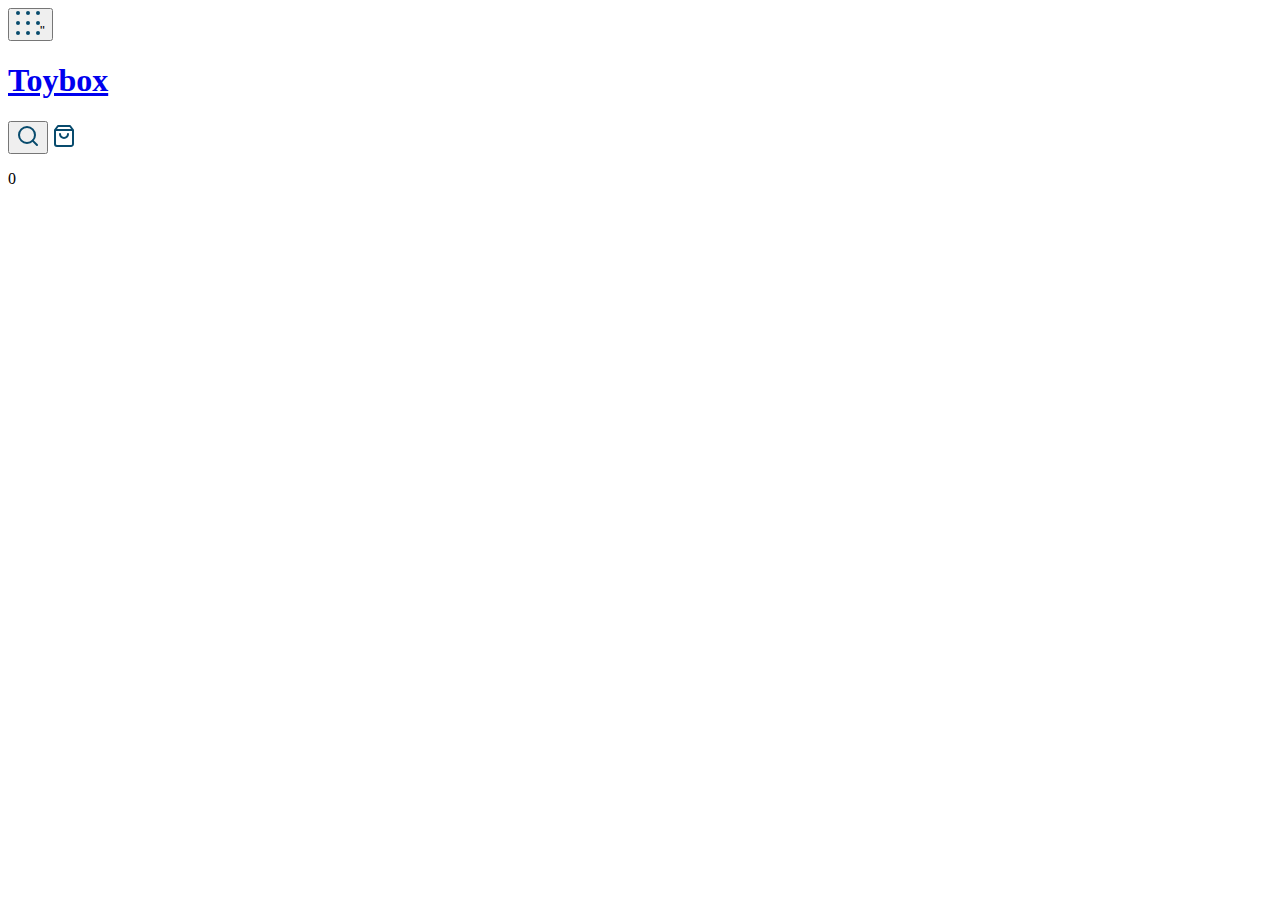
==== index.html @ 65ed29c7 "3rd commit - added our navigation bar" ====
<!DOCTYPE html>
<html lang="en">
<head>
	<meta charset="UTF-8">
	<meta http-equiv="X-UA-Compatible" content="IE=edge">
	<meta name="viewport" content="width=device-width, initial-scale=1.0">
	<title>STARTER - Toybox Homepage</title>
	<link rel="stylesheet" href="style.css">
</head>
<body>

	
	<!-- Our nav! -->
	<nav>
		<!-- A wrapper to contain our content -->
		<div class="wrapper">
			<!-- Navigation Menu Button -->
			<button class="menuIcon">
				<img src="./assets/menu-button.svg" alt="Button to open our navigation class="menuIcon>"
			</button>

			<!-- Home Button/Logo -->
			<a href="./index.html" class="logo"> <!-- to bring me home - REVER ISSAQUI!! -->
				<h1>Toybox</h1>
			</a>

			<!-- SXearch/Cart/Counter Area -->
			<div class="searchCart">
				<!-- Search -->
				<button class="menuIcon">
					<img src="./assets/search.svg" alt="Search Icon class=">
				</button>
				<!-- Bag/Cart -->
				<a href="#" class="bag">
					<img src="./assets/shop-bag.svg" alt="shopping bag icon" class="bagIcon">
				</a>

				<!-- Counter -->
				<div class="counter">
					<p>0</p>
				</div>
				<!-- .counter END -->
			</div><!-- .searchCart END -->
		</div><!-- .wrapper END -->

		<!-- WE STILL NEED TO ADD THE CONTENT FOR OUR SLIDE OUT NAV - aquele menuzinho que desce/abre pra baixo -->
	</nav>

	<!-- Our Header -->
</body>
</html>
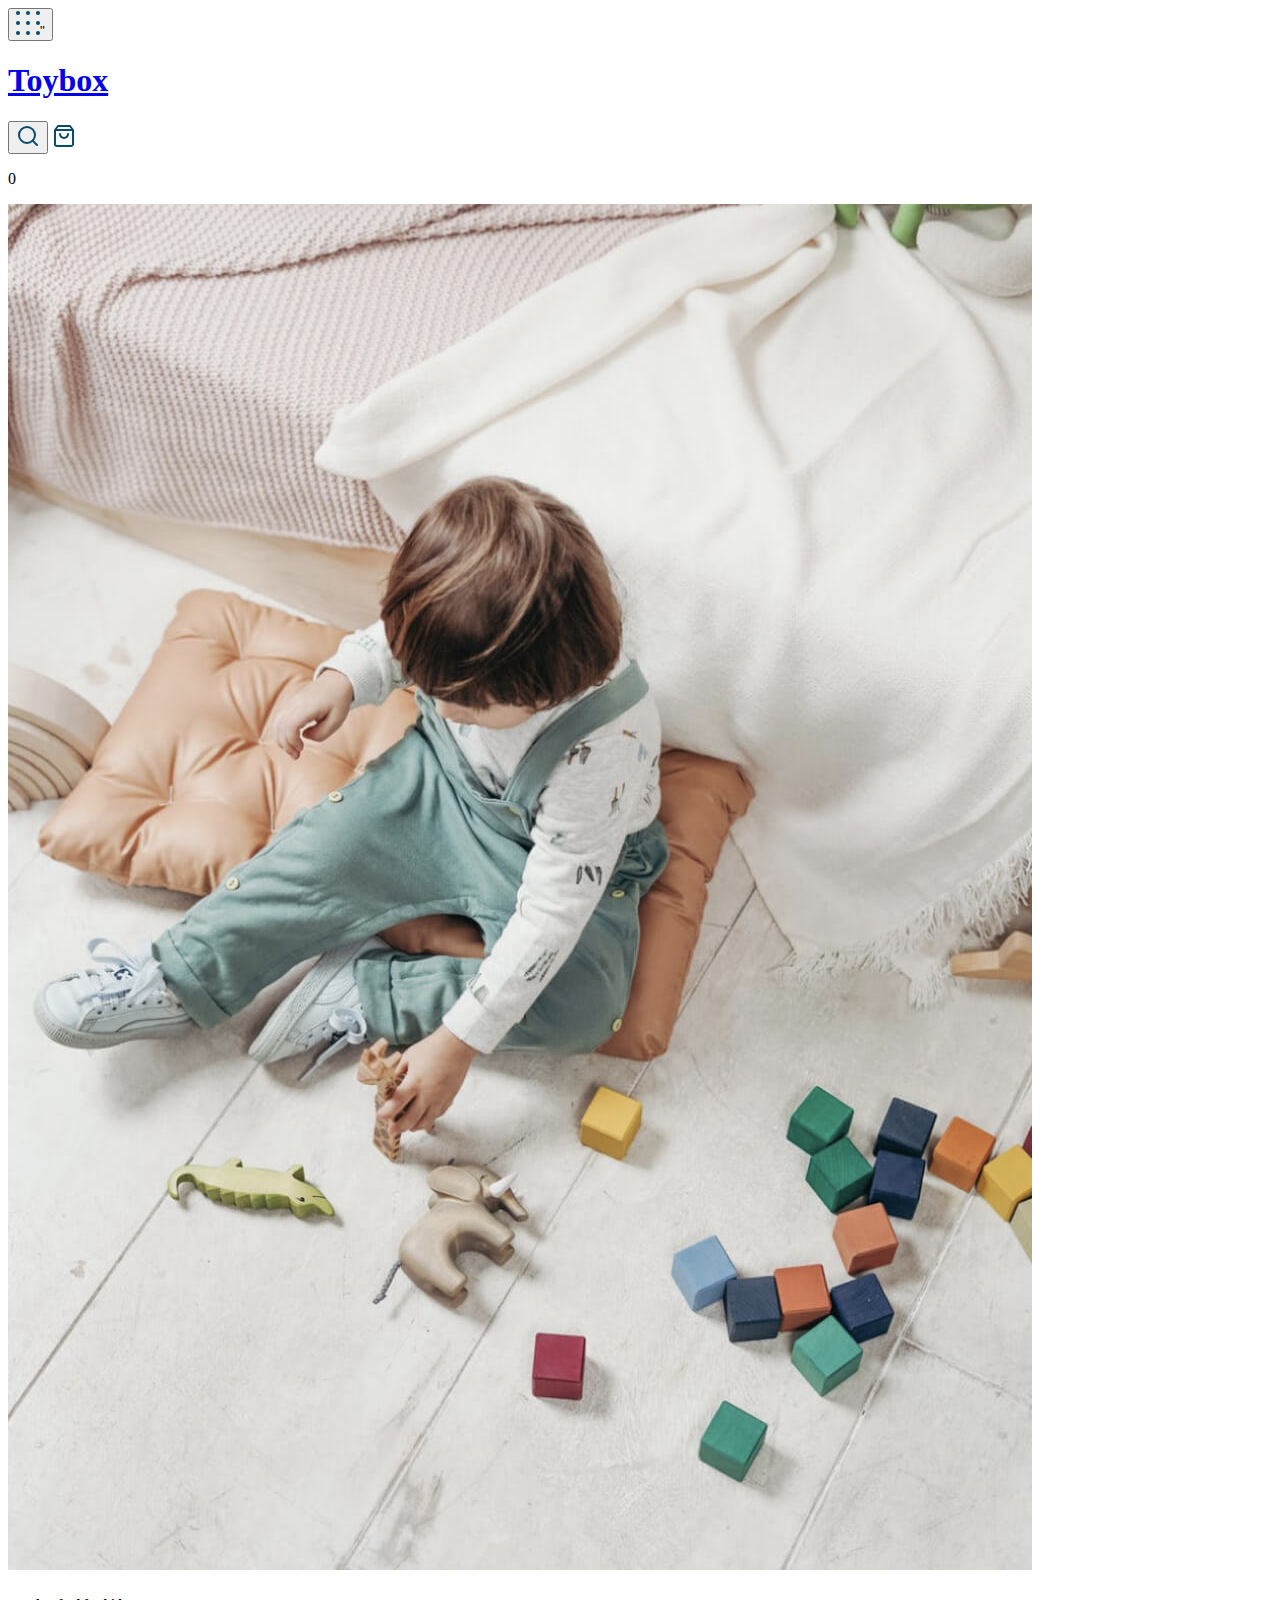
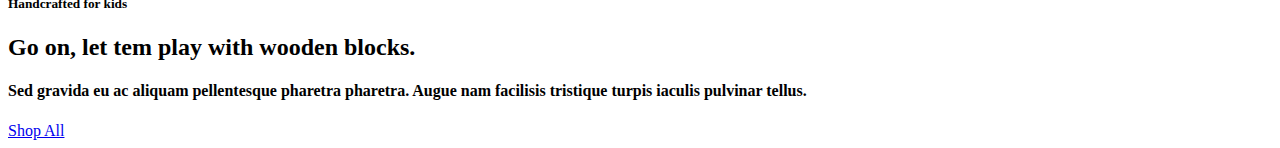
==== commit d6df0c5a: "added the header section" ====
--- a/index.html
+++ b/index.html
@@ -10,7 +10,7 @@
 <body>
 
 	
-	<!-- Our nav! -->
+	<!-- Our nav!!! -->
 	<nav>
 		<!-- A wrapper to contain our content -->
 		<div class="wrapper">
@@ -46,6 +46,19 @@
 		<!-- WE STILL NEED TO ADD THE CONTENT FOR OUR SLIDE OUT NAV - aquele menuzinho que desce/abre pra baixo -->
 	</nav>
 
-	<!-- Our Header -->
+	<!-- Our Header!!! -->
+
+		<header>
+			<div class="wrapper headerImgContainer">
+				<img src="./assets/header-image.jpg" alt="A toddler playiing with wooden blocks">
+			</div>
+			<div class="wrapper headerContent">
+				<h5>Handcrafted for kids</h5> <!-- used h5 because in the answer sheet Joe has-->
+				<h2>Go on, let tem play with wooden blocks.</h2>
+				<h4>Sed gravida eu ac aliquam pellentesque pharetra pharetra. Augue nam facilisis tristique turpis iaculis pulvinar tellus.</h4>
+				<a href="#">Shop All</a> <!-- it´s an anchor tag (and not a button) because it takes you somewhere, another page, the product page X a button does an action -->
+			</div>
+		</header>
+
 </body>
 </html>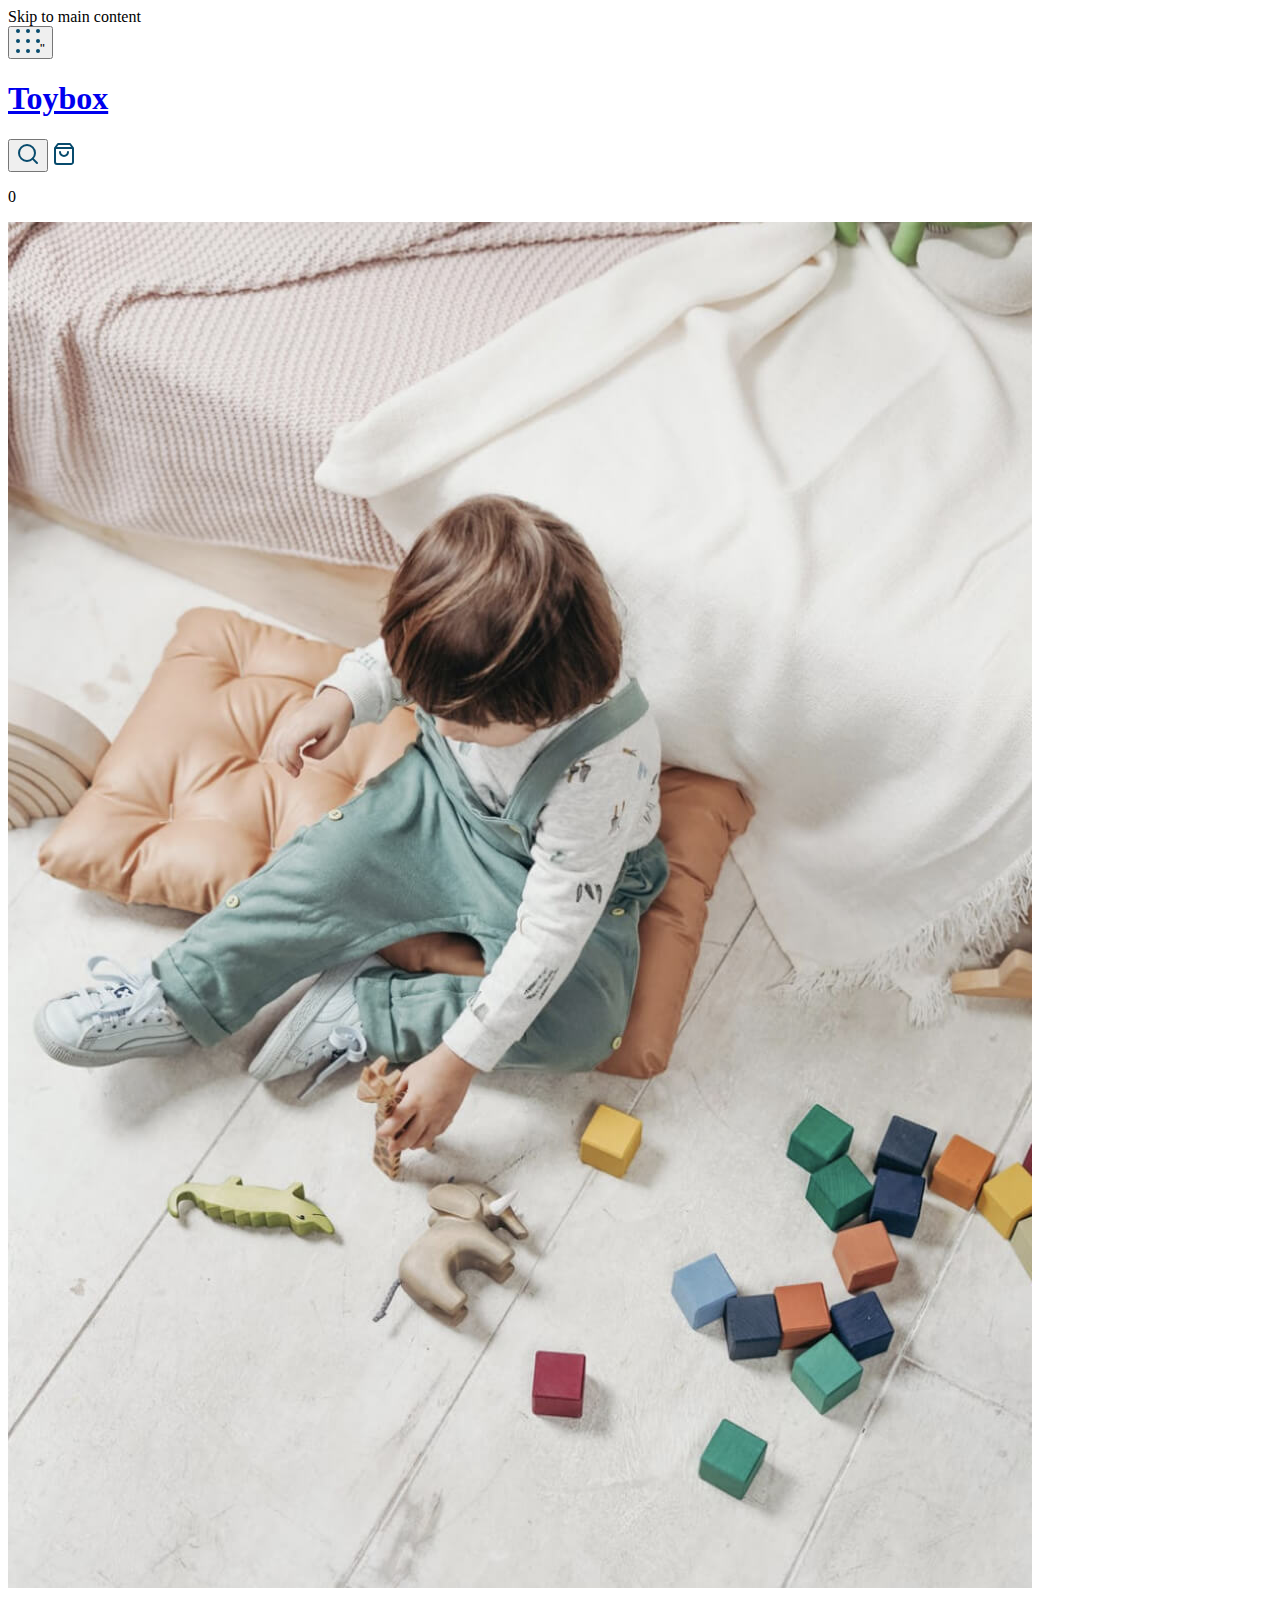
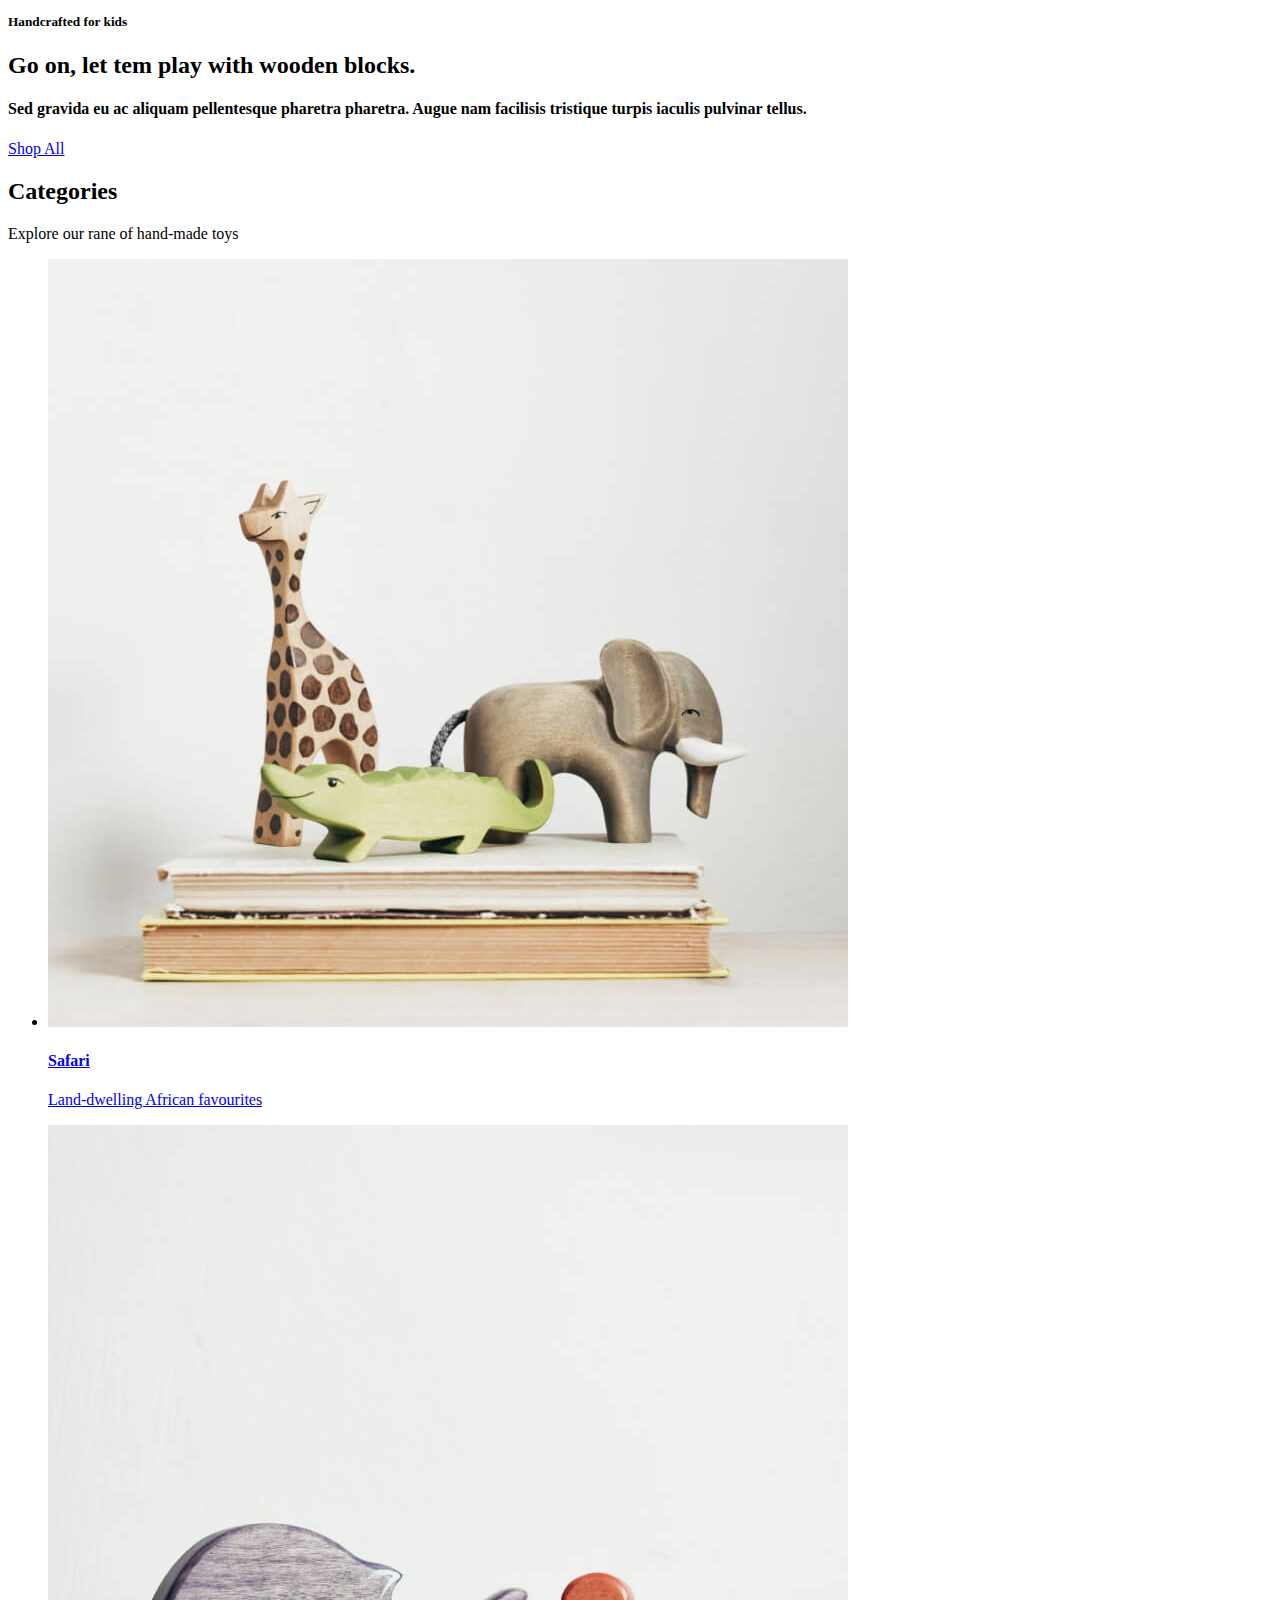
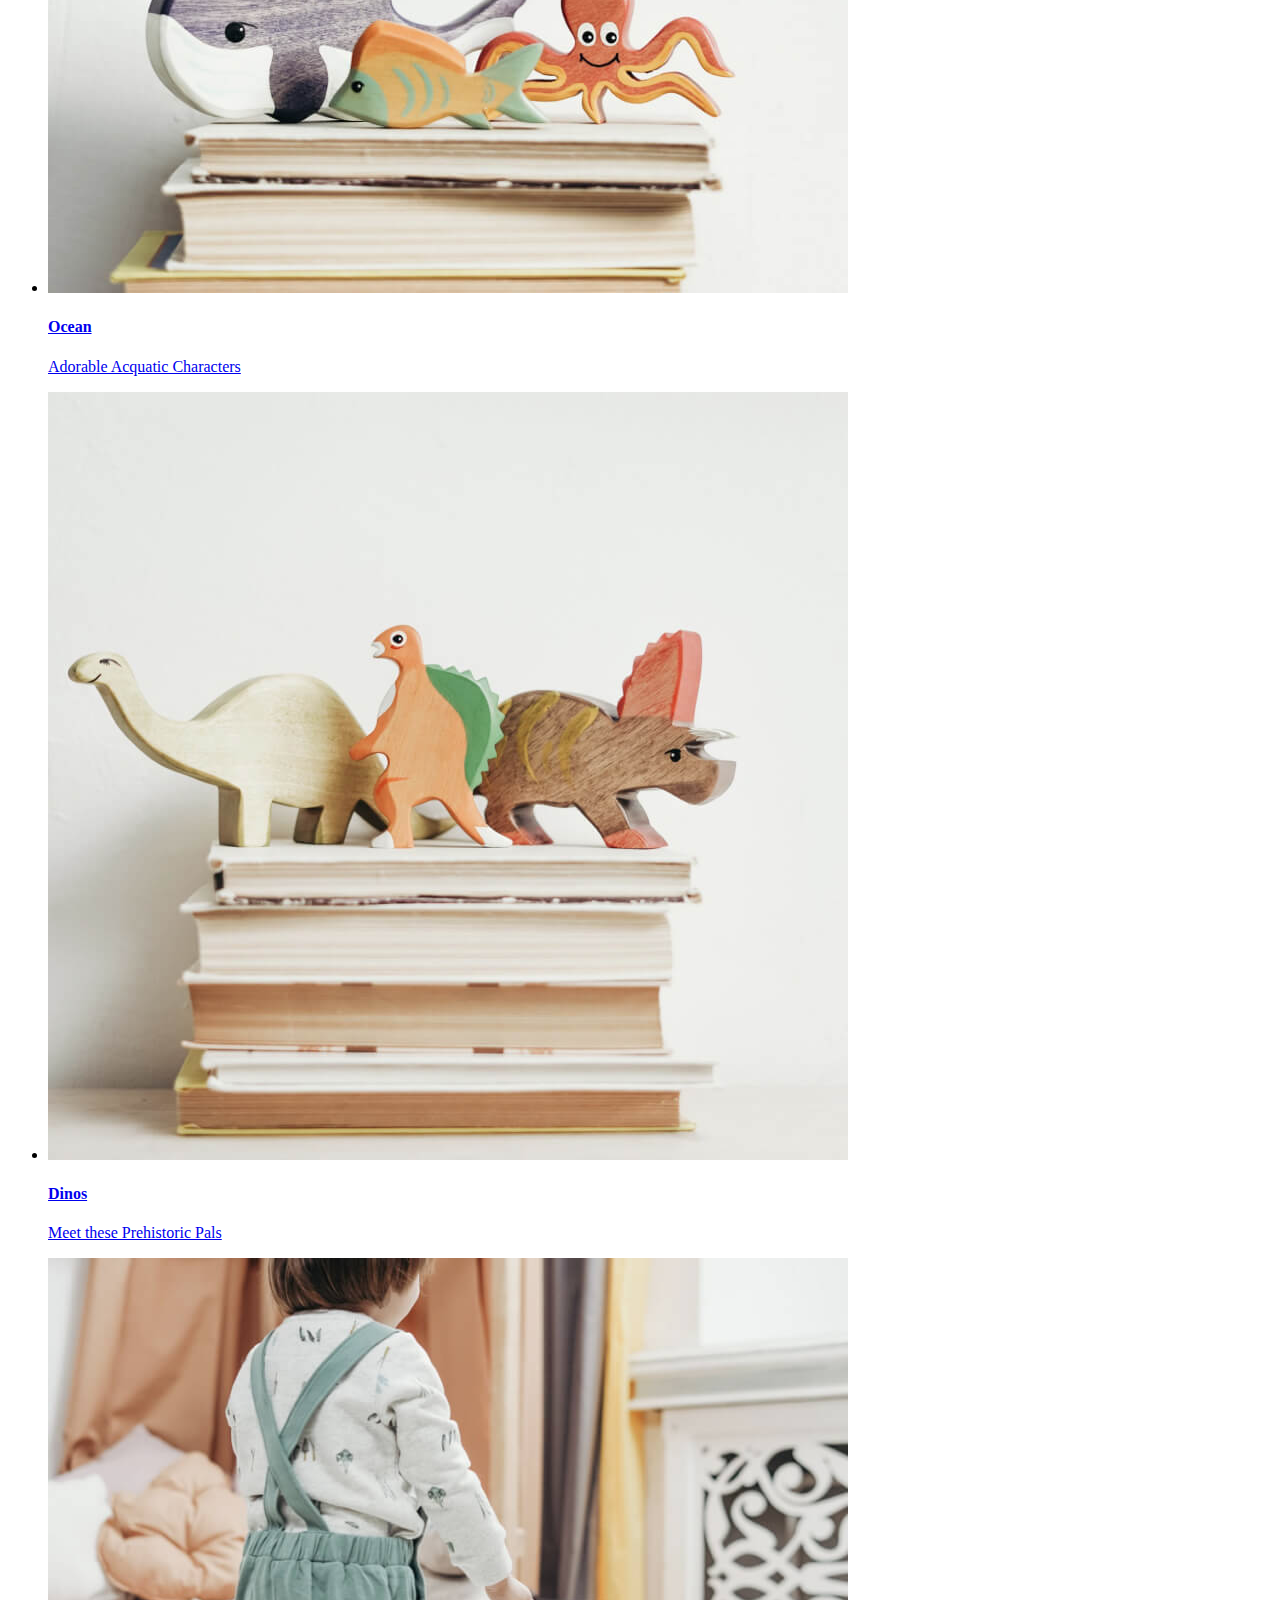
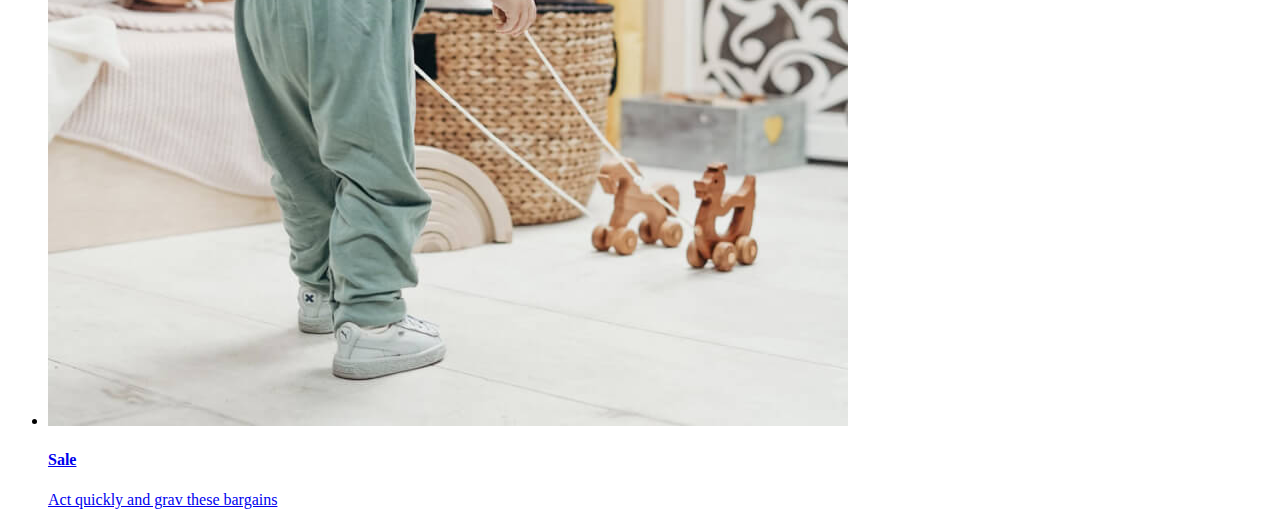
==== commit c4c33c9b: "added categories section" ====
--- a/index.html
+++ b/index.html
@@ -8,8 +8,9 @@
 	<link rel="stylesheet" href="style.css">
 </head>
 <body>
+	<!-- Our SkipLink - pra acessibilidade -->
+	<a hred="#mainContent" class="skipLink">Skip to main content</a> <!-- this should always be here on the top of the page, every page -->
 
-	
 	<!-- Our nav!!! -->
 	<nav>
 		<!-- A wrapper to contain our content -->
@@ -60,5 +61,50 @@
 			</div>
 		</header>
 
+		<!-- Our Main Content Area -->
+		<main id="mainContent">
+			<!-- Categories Section! -->
+			<section class="categories" id="categories">
+				<div class="wrapper">
+					<h2>Categories</h2>
+					<p>Explore our rane of hand-made toys</p>
+				</div>
+
+				<!-- Our Gallery -->
+					<!-- o emmit pro abaixo é o seguinte: ul.categoryGallery>li..items.item$*4>a>img+h4+p -->
+				<ul class="categoryGallery">
+					<li class="items item1">
+						<a href="#">
+							<img src="./assets/safari-trio.jpg" alt="hand carved safari animal toys">
+							<h4>Safari</h4>
+							<p>Land-dwelling African favourites</p>
+						</a>
+					</li>
+					<li class="items item2">
+						<a href="#">
+							<img src="./assets/ocean-trio.jpg" alt="A collection of ocean-themed animal toys">
+							<h4>Ocean</h4>
+							<p>Adorable Acquatic Characters</p>
+						</a>
+					</li>
+					<li class="items item3">
+						<a href="#">
+							<img src="./assets/dino-trio.jpg" alt="Hand-carved dinosaur toys for kids">
+							<h4>Dinos</h4>
+							<p>Meet these Prehistoric Pals</p>
+						</a>
+					</li>
+					<li class="items item4">
+						<a href="#">
+							<img src="./assets/sale.jpg" alt="A toddler pulling two wooden animals on wheels">
+							<h4>Sale</h4>
+							<p>Act quickly and grav these bargains</p>
+						</a>
+					</li>
+				</ul>
+
+			</section>
+		</main>
+
 </body>
 </html>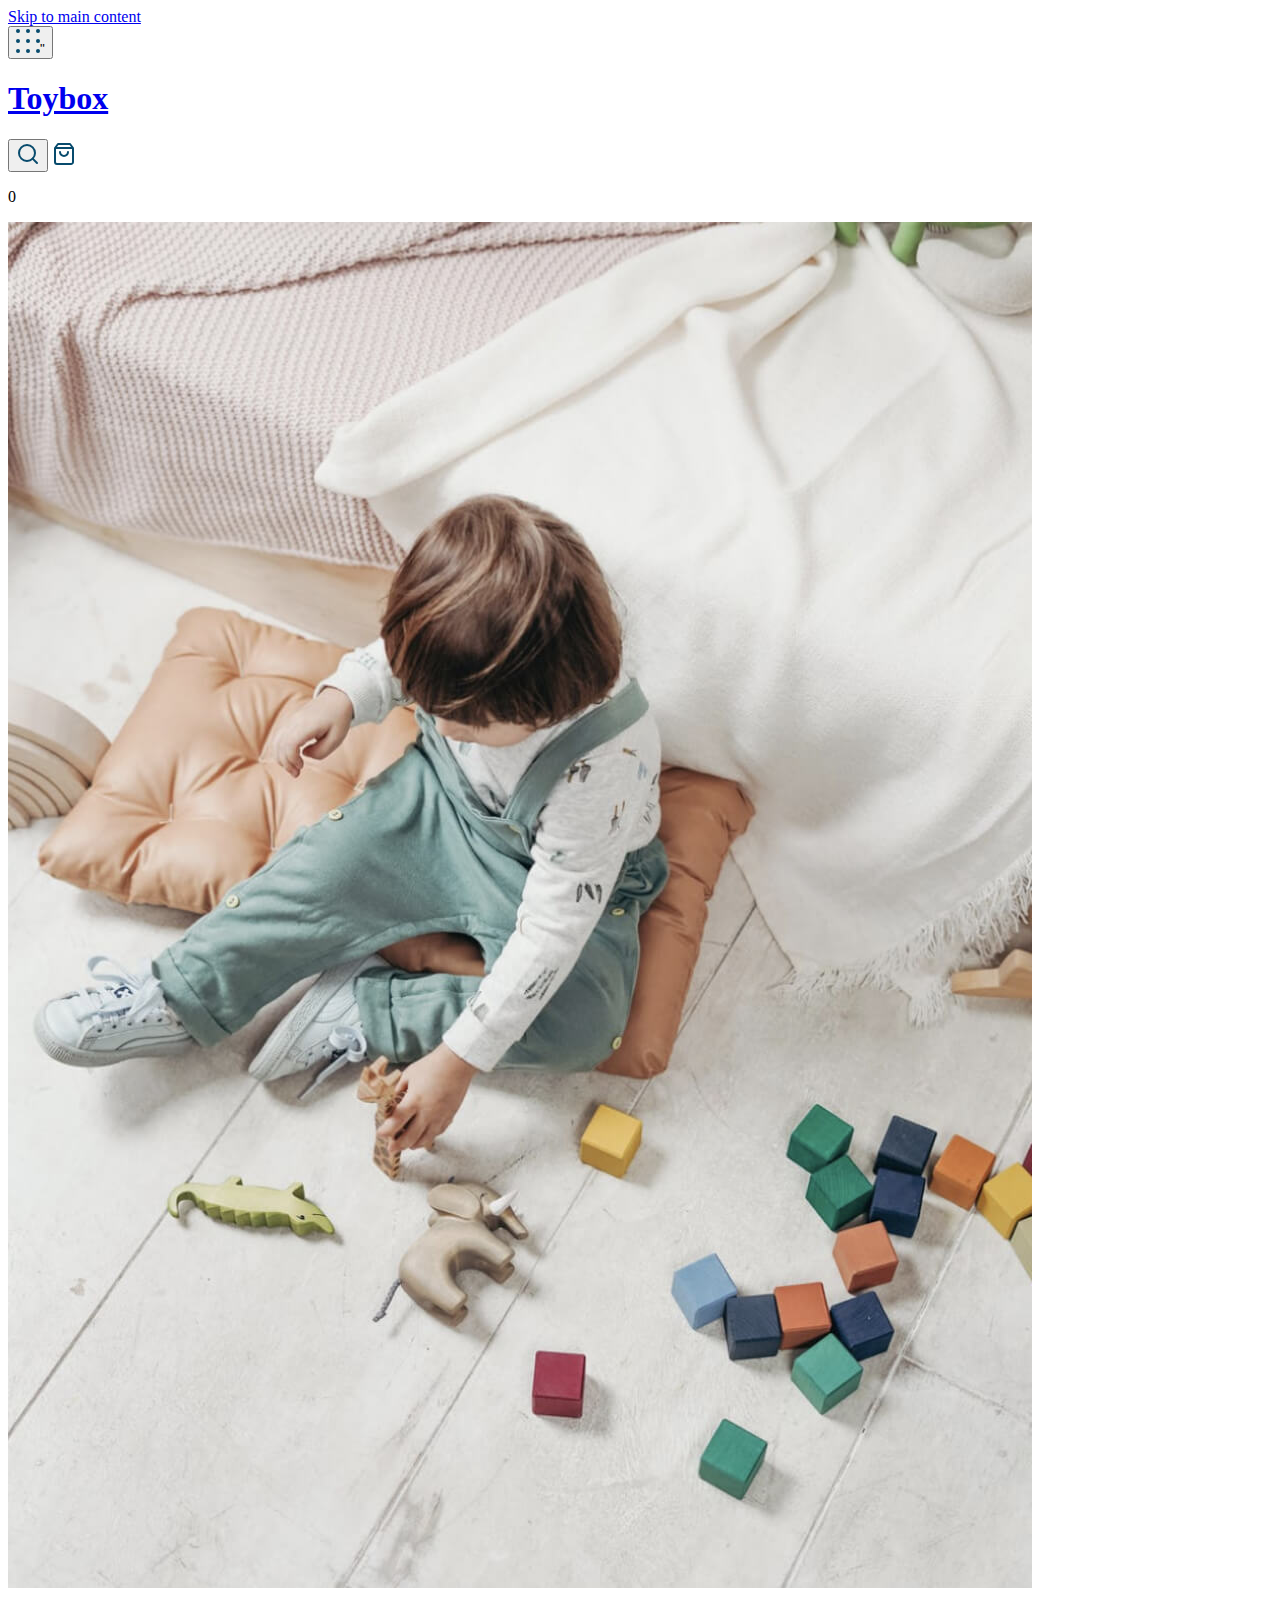
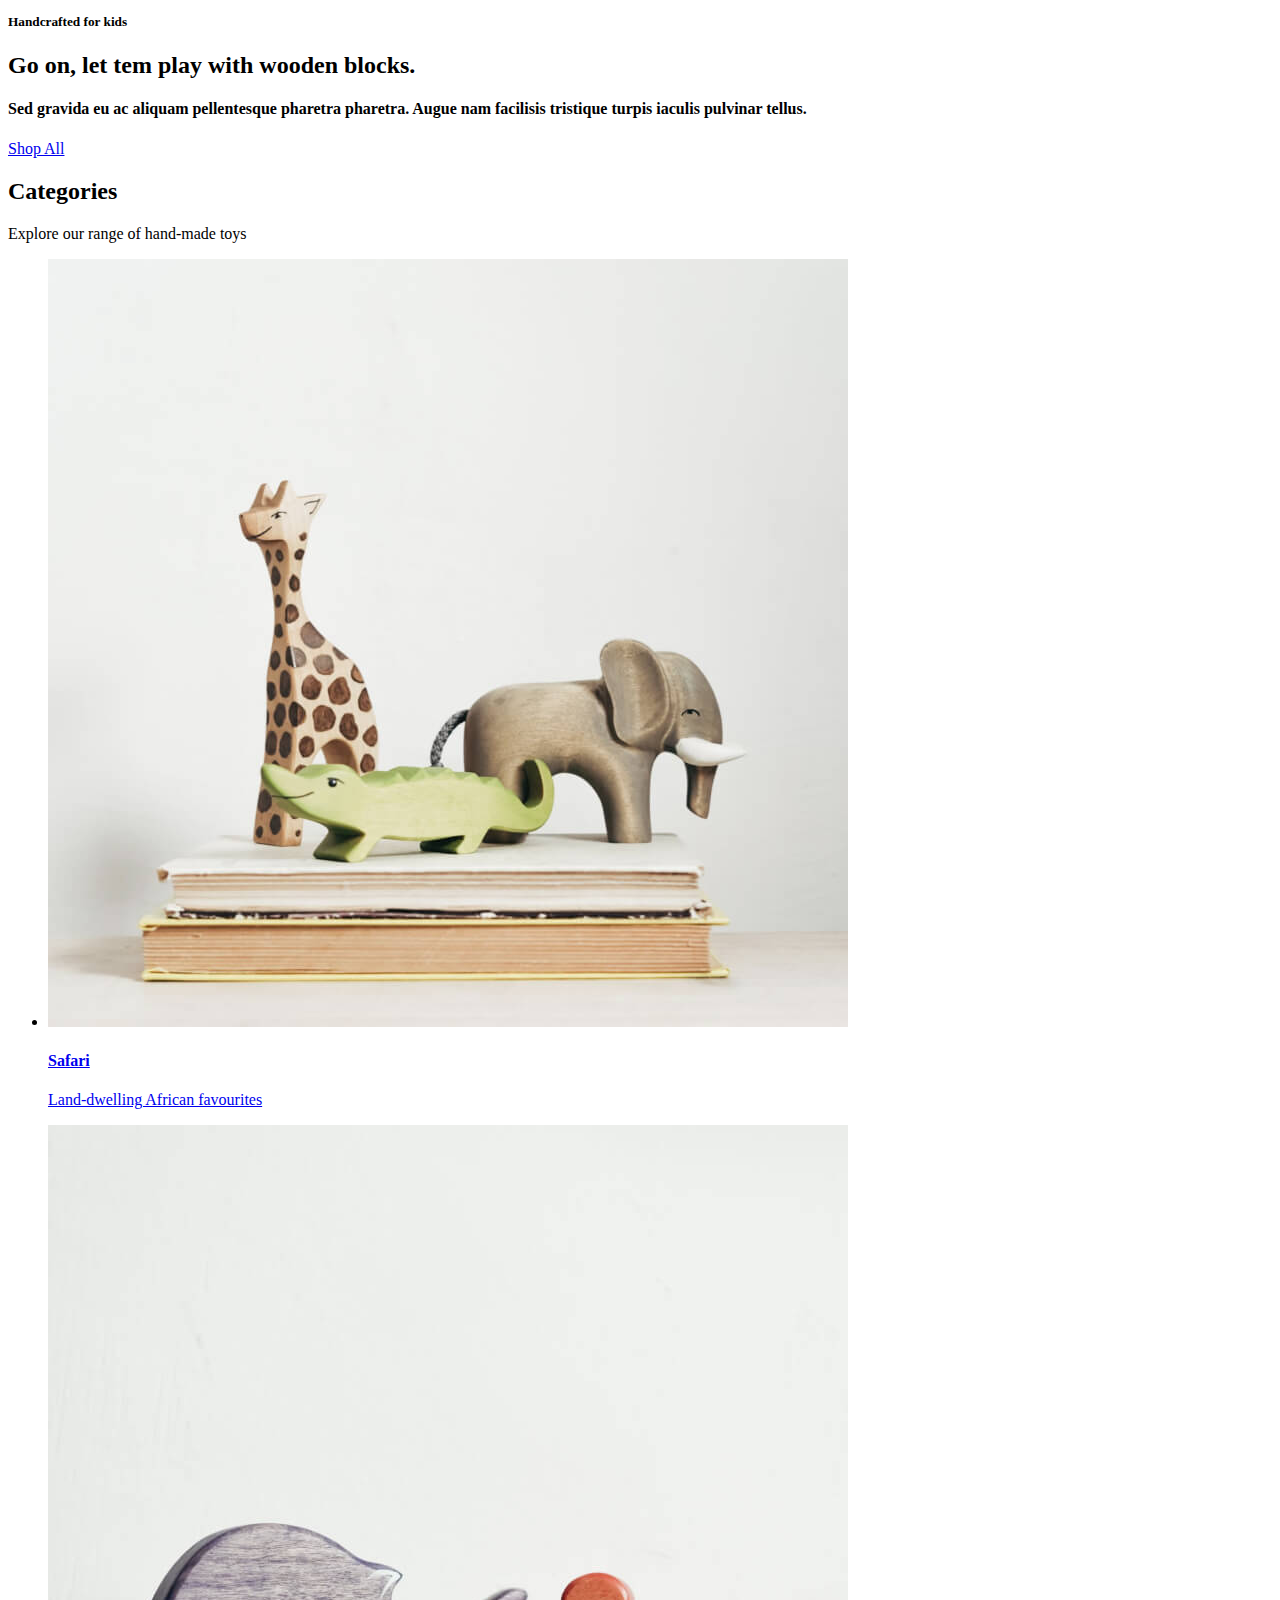
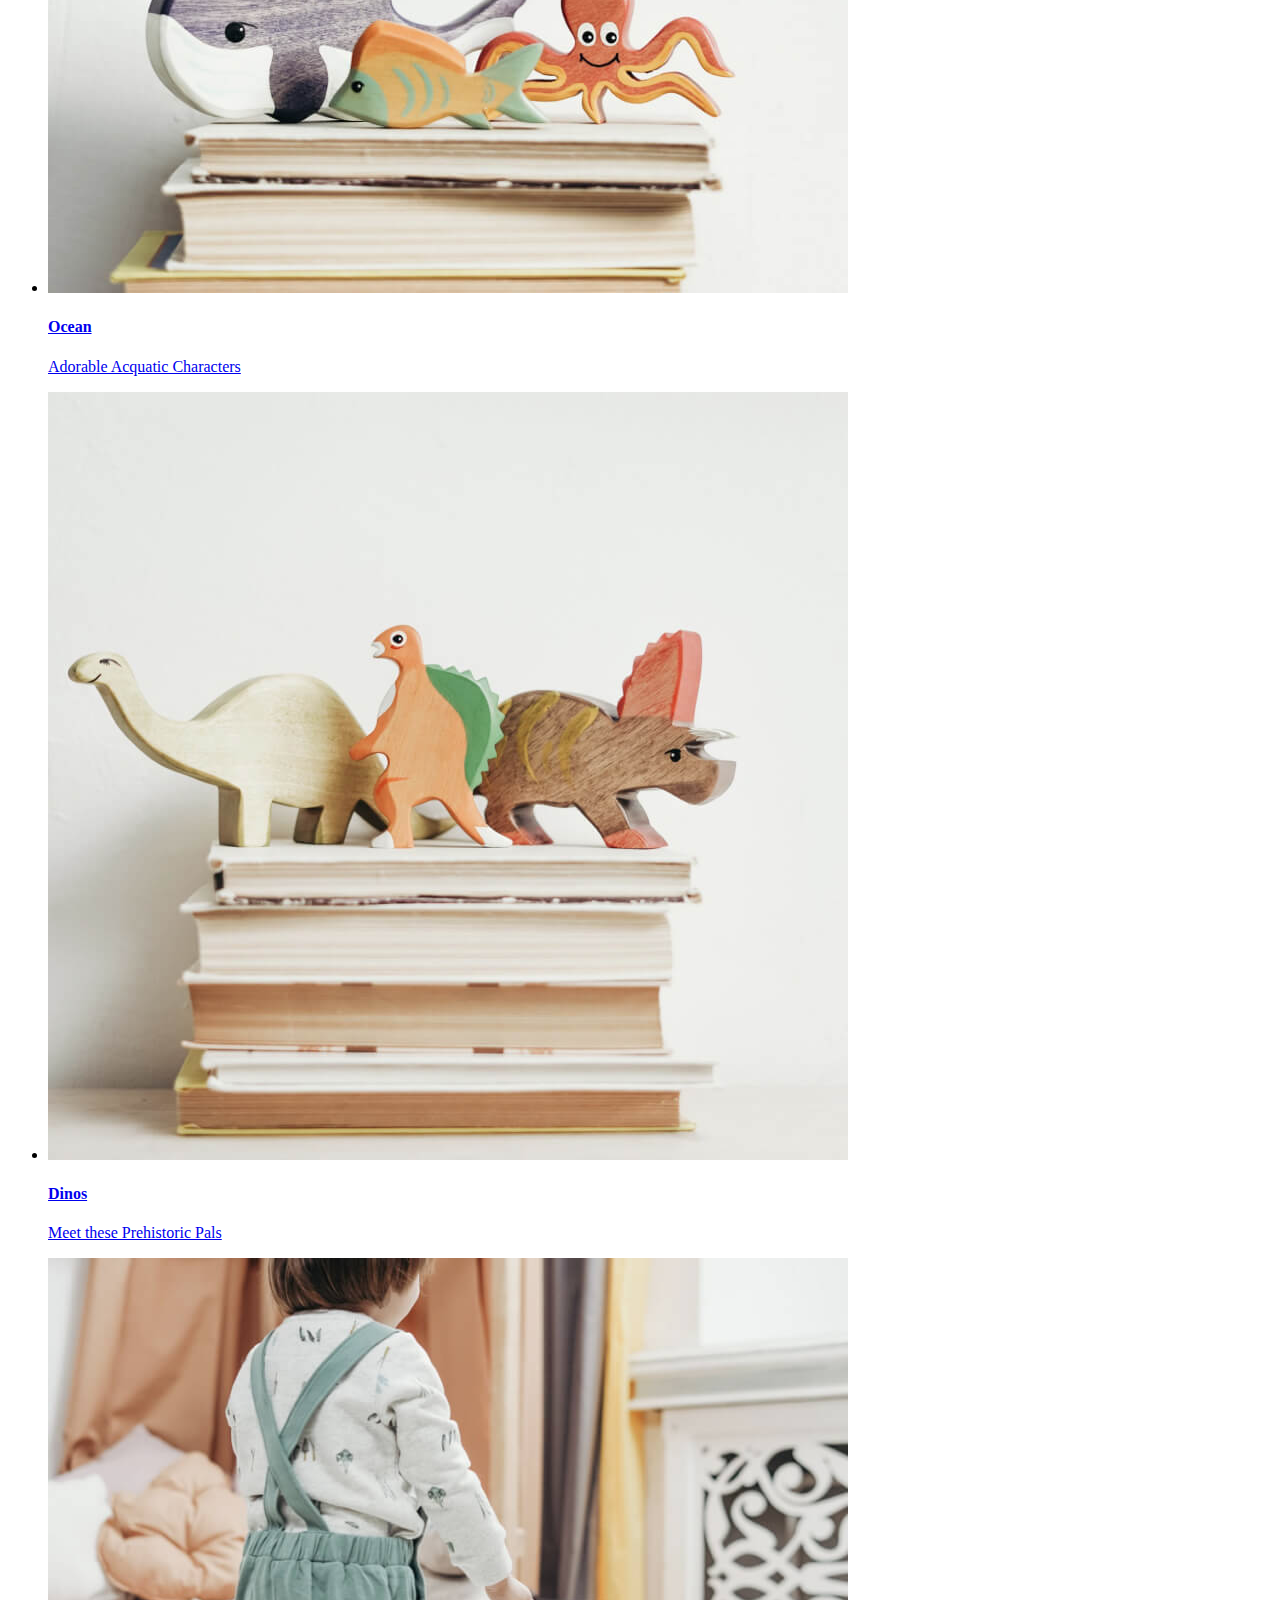
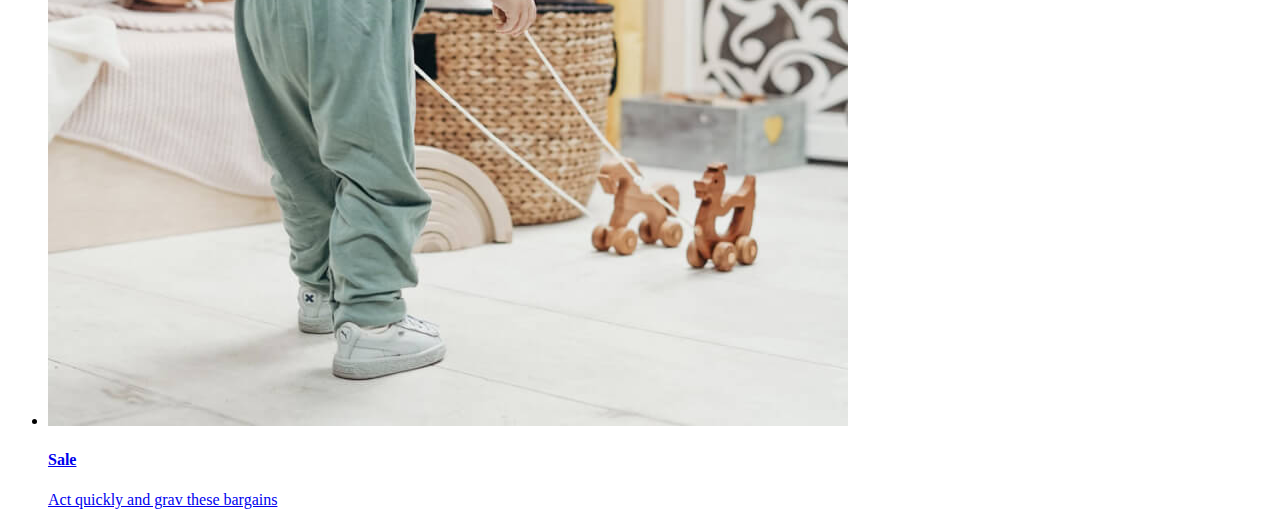
==== commit f3237cf3: "change I didnt commit on last class" ====
--- a/index.html
+++ b/index.html
@@ -9,7 +9,7 @@
 </head>
 <body>
 	<!-- Our SkipLink - pra acessibilidade -->
-	<a hred="#mainContent" class="skipLink">Skip to main content</a> <!-- this should always be here on the top of the page, every page -->
+	<a href="#mainContent" class="skipLink">Skip to main content</a> <!-- this should always be here on the top of the page, every page -->
 
 	<!-- Our nav!!! -->
 	<nav>
@@ -27,10 +27,12 @@
 
 			<!-- SXearch/Cart/Counter Area -->
 			<div class="searchCart">
+
 				<!-- Search -->
 				<button class="menuIcon">
 					<img src="./assets/search.svg" alt="Search Icon class=">
 				</button>
+
 				<!-- Bag/Cart -->
 				<a href="#" class="bag">
 					<img src="./assets/shop-bag.svg" alt="shopping bag icon" class="bagIcon">
@@ -39,8 +41,8 @@
 				<!-- Counter -->
 				<div class="counter">
 					<p>0</p>
-				</div>
-				<!-- .counter END -->
+				</div><!-- .counter END -->
+				
 			</div><!-- .searchCart END -->
 		</div><!-- .wrapper END -->
 
@@ -63,11 +65,12 @@
 
 		<!-- Our Main Content Area -->
 		<main id="mainContent">
+
 			<!-- Categories Section! -->
 			<section class="categories" id="categories">
 				<div class="wrapper">
 					<h2>Categories</h2>
-					<p>Explore our rane of hand-made toys</p>
+					<p>Explore our range of hand-made toys</p>
 				</div>
 
 				<!-- Our Gallery -->
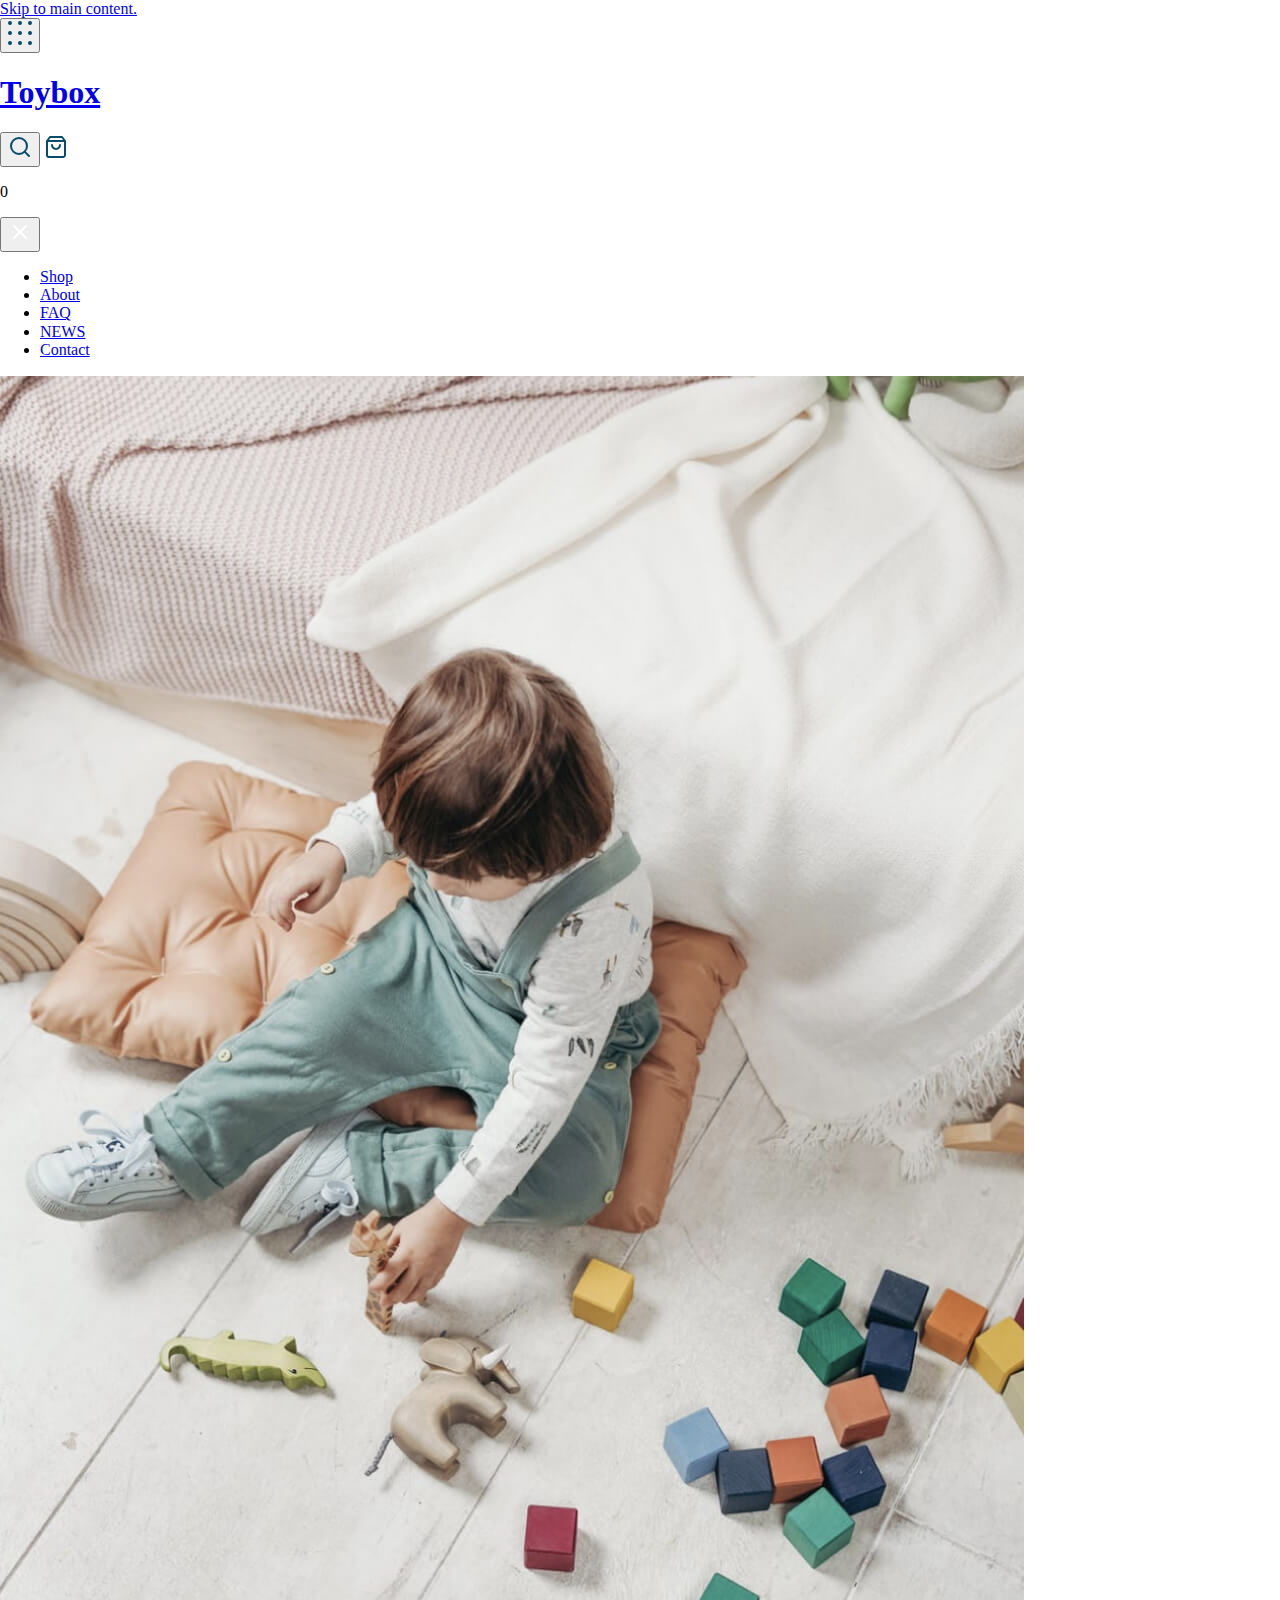
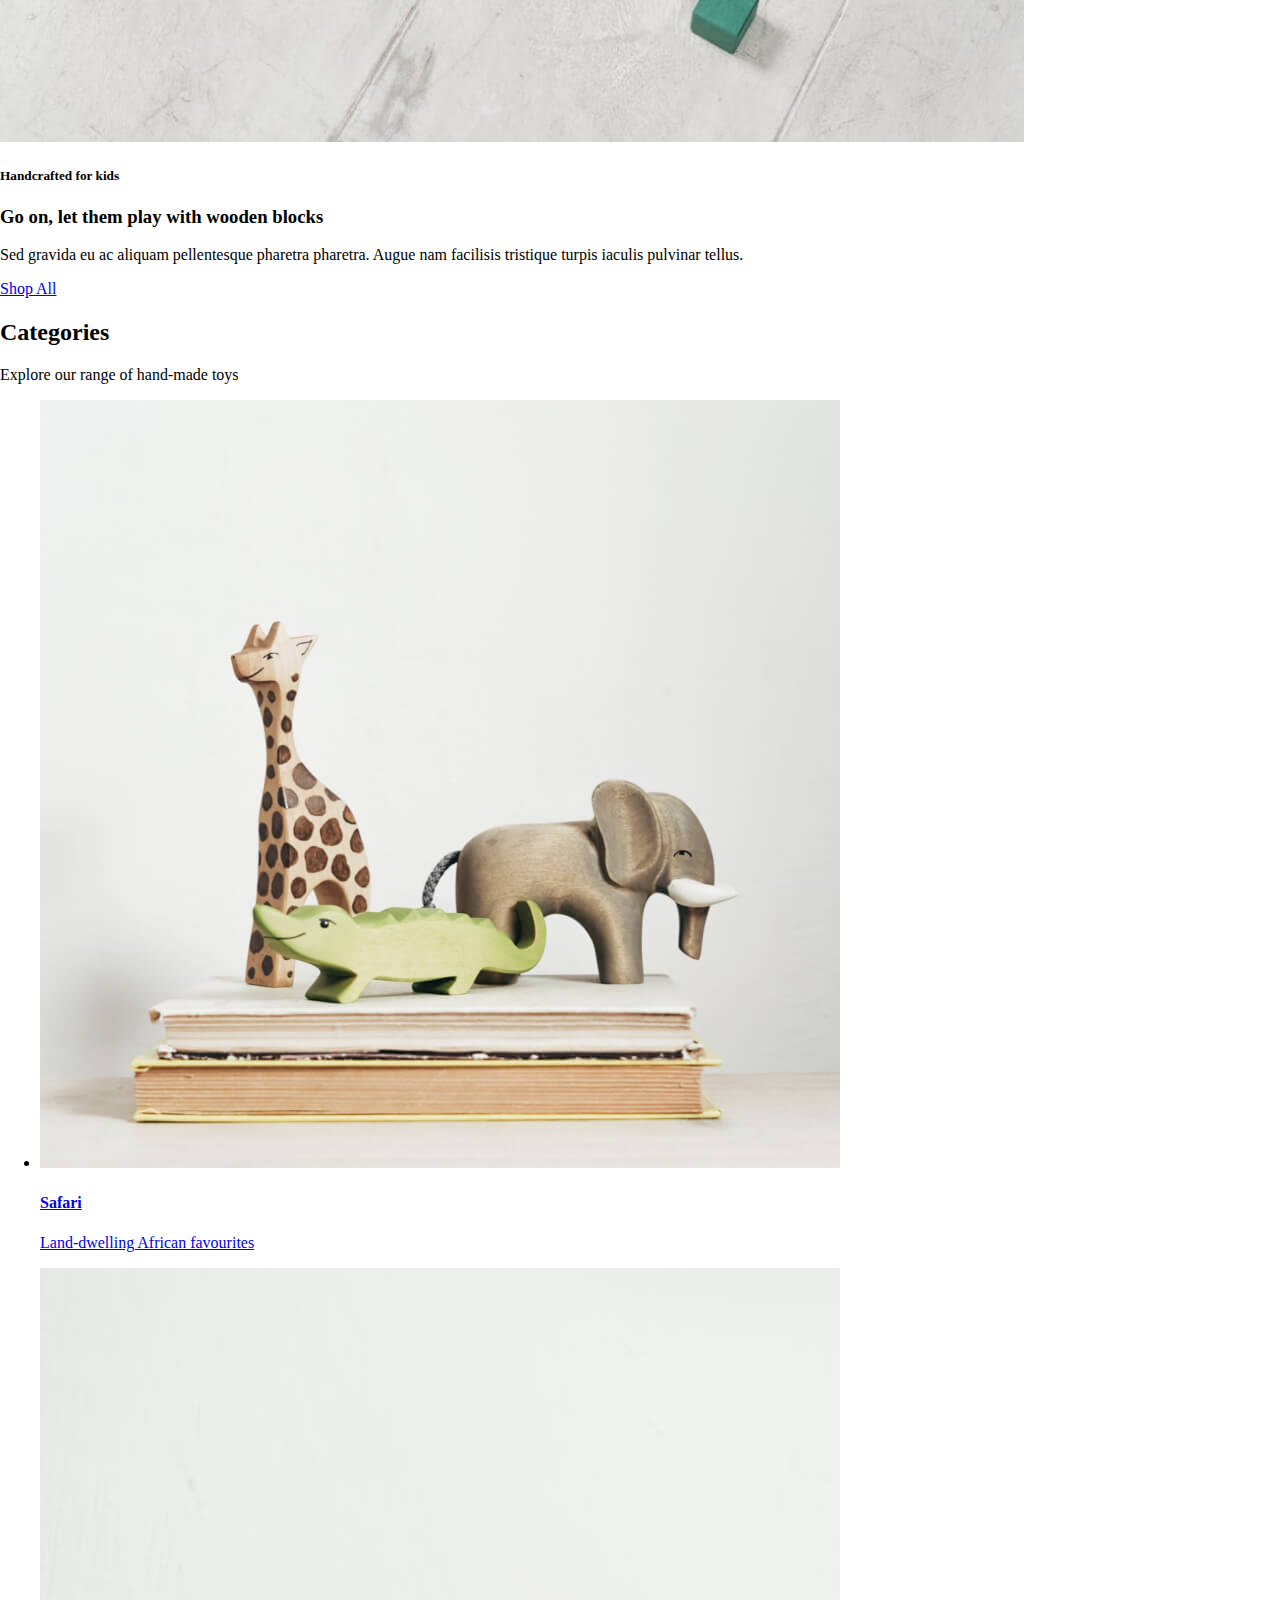
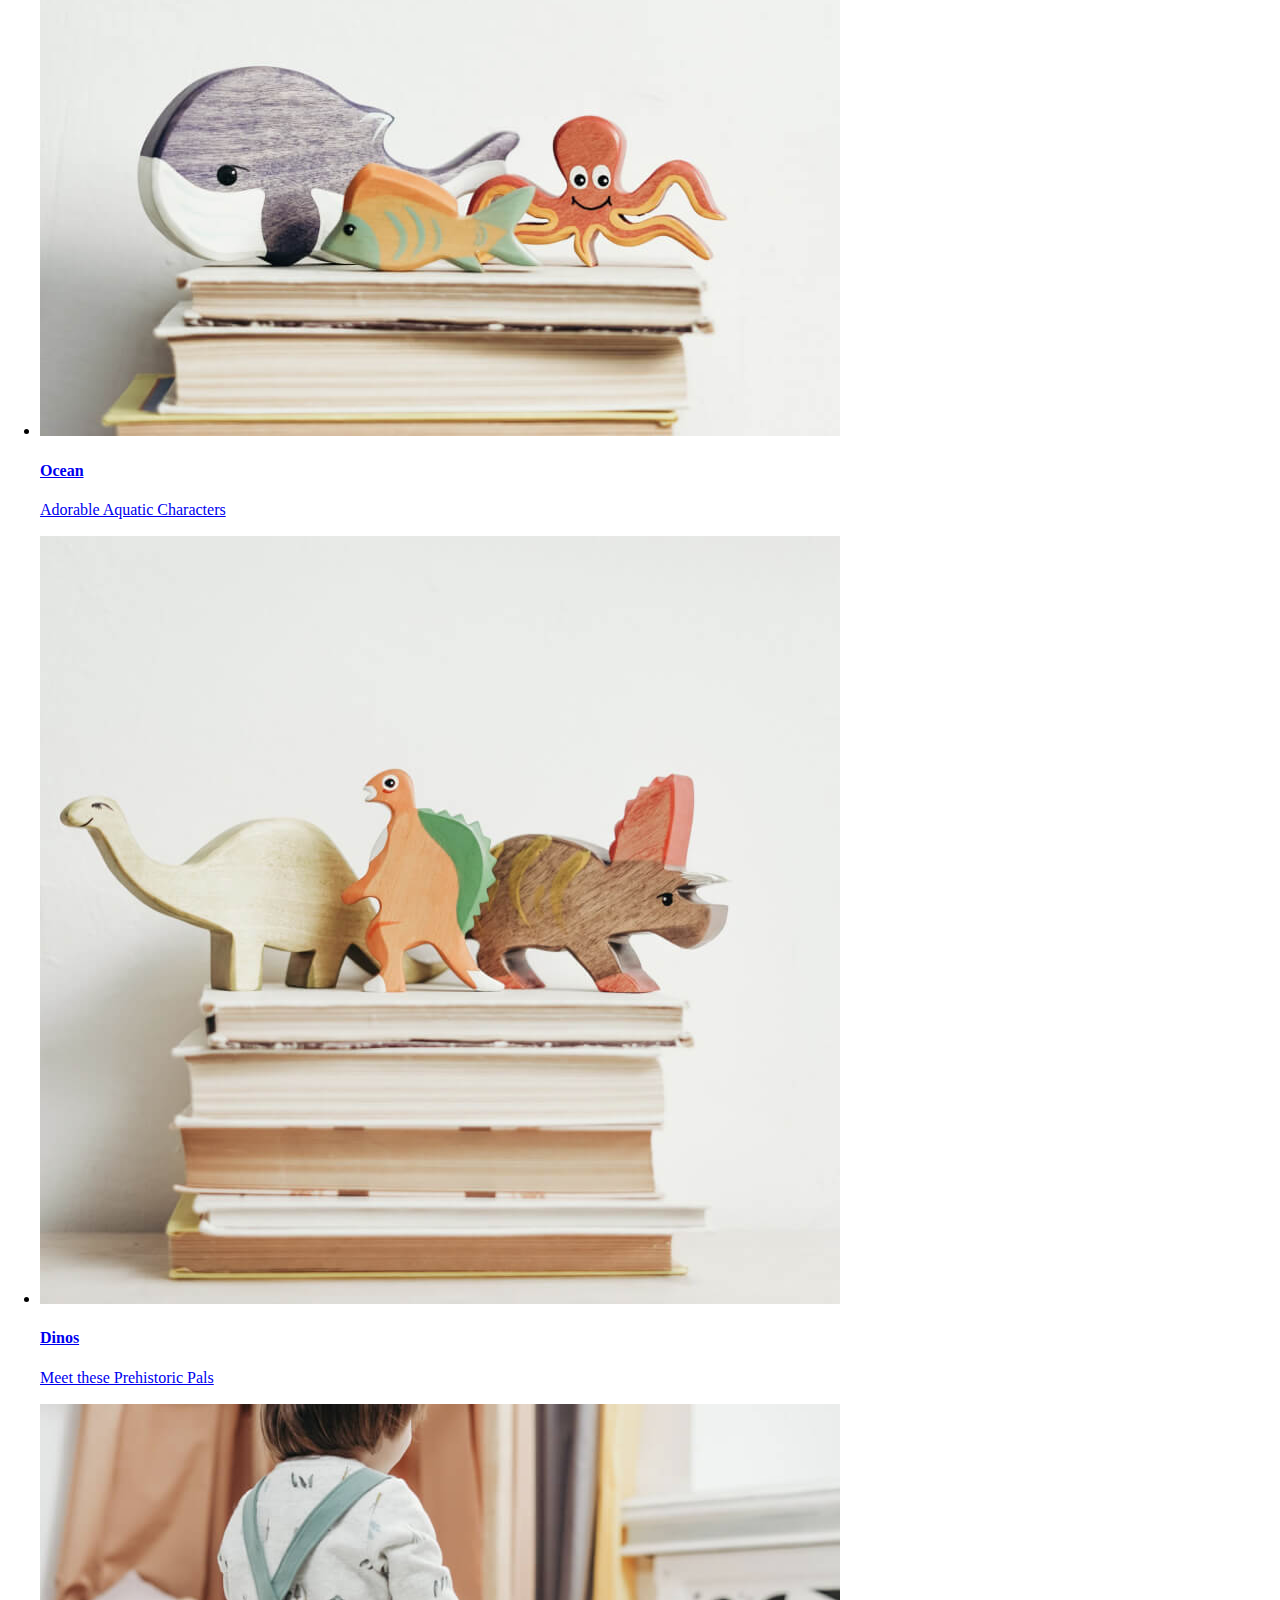
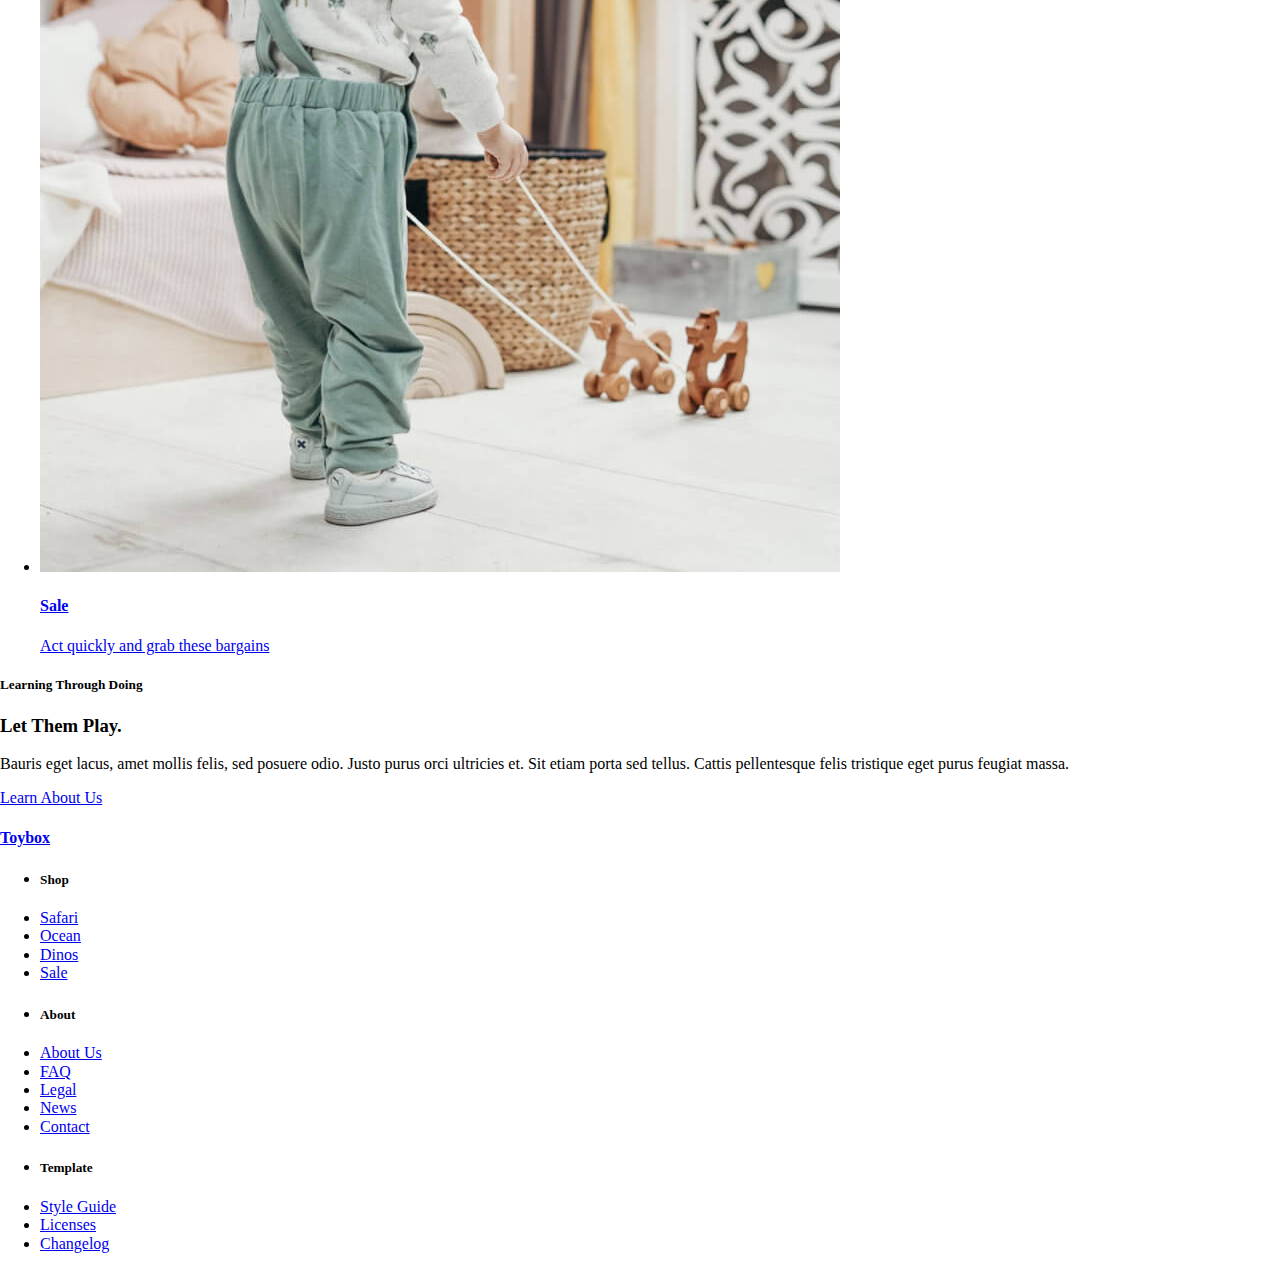
==== commit b1d1ce78: "added scss partials for typography, setup and variables" ====
--- a/index.html
+++ b/index.html
@@ -1,36 +1,38 @@
 <!DOCTYPE html>
 <html lang="en">
+
 <head>
 	<meta charset="UTF-8">
 	<meta http-equiv="X-UA-Compatible" content="IE=edge">
 	<meta name="viewport" content="width=device-width, initial-scale=1.0">
 	<title>STARTER - Toybox Homepage</title>
-	<link rel="stylesheet" href="style.css">
+	<link rel="stylesheet" href="./styles/styles.css">
 </head>
+
 <body>
-	<!-- Our SkipLink - pra acessibilidade -->
-	<a href="#mainContent" class="skipLink">Skip to main content</a> <!-- this should always be here on the top of the page, every page -->
-
-	<!-- Our nav!!! -->
+	<!-- Our SkipLink -->
+	<a href="#mainContent" class="skipLink">Skip to main content.</a>
+
+	<!-- Our Nav! -->
 	<nav>
 		<!-- A wrapper to contain our content -->
 		<div class="wrapper">
+
 			<!-- Navigation Menu Button -->
 			<button class="menuIcon">
-				<img src="./assets/menu-button.svg" alt="Button to open our navigation class="menuIcon>"
+				<img src="./assets/menu-button.svg" alt="Button to open our navigation" class="menuIcon">
 			</button>
 
 			<!-- Home Button/Logo -->
-			<a href="./index.html" class="logo"> <!-- to bring me home - REVER ISSAQUI!! -->
+			<a href="./index.html" class="logo">
 				<h1>Toybox</h1>
 			</a>
 
-			<!-- SXearch/Cart/Counter Area -->
+			<!-- Search/Cart/Counter Area -->
 			<div class="searchCart">
-
 				<!-- Search -->
 				<button class="menuIcon">
-					<img src="./assets/search.svg" alt="Search Icon class=">
+					<img src="./assets/search.svg" alt="Search Icon" class="searchIcon">
 				</button>
 
 				<!-- Bag/Cart -->
@@ -42,40 +44,58 @@
 				<div class="counter">
 					<p>0</p>
 				</div><!-- .counter END -->
-				
 			</div><!-- .searchCart END -->
 		</div><!-- .wrapper END -->
 
-		<!-- WE STILL NEED TO ADD THE CONTENT FOR OUR SLIDE OUT NAV - aquele menuzinho que desce/abre pra baixo -->
+		<!-- WE STILL NEED TO ADD THE CONTENT FOR OUR SLIDE OUT NAV -->
+		<div class="slideOutNav">
+			<!-- Our Menu CLOSE button -->
+			<div class="buttonContainer">
+				<!-- We are making this div .buttonContainer so we can flex it and position our button to the right.  -->
+				<button>
+					<img src="./assets/menu-close.svg" alt="Close Button for our Slide-Out Nav">
+				</button>
+			</div>
+			<!-- Our UL to hold our menu items -->
+			<ul class="mainMenu">
+				<li><a href="#">Shop</a></li>
+				<li><a href="#">About</a></li>
+				<li><a href="#">FAQ</a></li>
+				<li><a href="#">NEWS</a></li>
+				<li><a href="./contact.html">Contact</a></li>
+			</ul>
+
+		</div>
+
 	</nav>
 
-	<!-- Our Header!!! -->
-
-		<header>
-			<div class="wrapper headerImgContainer">
-				<img src="./assets/header-image.jpg" alt="A toddler playiing with wooden blocks">
-			</div>
-			<div class="wrapper headerContent">
-				<h5>Handcrafted for kids</h5> <!-- used h5 because in the answer sheet Joe has-->
-				<h2>Go on, let tem play with wooden blocks.</h2>
-				<h4>Sed gravida eu ac aliquam pellentesque pharetra pharetra. Augue nam facilisis tristique turpis iaculis pulvinar tellus.</h4>
-				<a href="#">Shop All</a> <!-- it´s an anchor tag (and not a button) because it takes you somewhere, another page, the product page X a button does an action -->
-			</div>
-		</header>
-
-		<!-- Our Main Content Area -->
-		<main id="mainContent">
-
-			<!-- Categories Section! -->
-			<section class="categories" id="categories">
-				<div class="wrapper">
-					<h2>Categories</h2>
-					<p>Explore our range of hand-made toys</p>
-				</div>
+	<!-- Our Header!!!! -->
+
+	<header>
+		<div class="wrapper headerImgContainer">
+			<img src="./assets/header-image.jpg" alt="A toddler playin with wooden blocks">
+		</div>
+		<div class="wrapper headerContent">
+			<h5>Handcrafted for kids</h5>
+			<h3>Go on, let them play with wooden blocks</h3>
+			<p>Sed gravida eu ac aliquam pellentesque pharetra pharetra. Augue nam facilisis tristique turpis iaculis
+				pulvinar tellus.</p>
+			<a href="#">Shop All</a>
+		</div>
+	</header>
+
+	<!-- Our Main Content Area!!! -->
+	<main id="mainContent">
+		<!-- Categories Section -->
+		<section class="categories" id="categories">
+			<div class="wrapper">
+				<h2>Categories</h2>
+				<p>Explore our range of hand-made toys</p>
+
 
 				<!-- Our Gallery -->
-					<!-- o emmit pro abaixo é o seguinte: ul.categoryGallery>li..items.item$*4>a>img+h4+p -->
 				<ul class="categoryGallery">
+
 					<li class="items item1">
 						<a href="#">
 							<img src="./assets/safari-trio.jpg" alt="hand carved safari animal toys">
@@ -83,13 +103,15 @@
 							<p>Land-dwelling African favourites</p>
 						</a>
 					</li>
+
 					<li class="items item2">
 						<a href="#">
 							<img src="./assets/ocean-trio.jpg" alt="A collection of ocean-themed animal toys">
 							<h4>Ocean</h4>
-							<p>Adorable Acquatic Characters</p>
-						</a>
-					</li>
+							<p>Adorable Aquatic Characters</p>
+						</a>
+					</li>
+
 					<li class="items item3">
 						<a href="#">
 							<img src="./assets/dino-trio.jpg" alt="Hand-carved dinosaur toys for kids">
@@ -97,17 +119,105 @@
 							<p>Meet these Prehistoric Pals</p>
 						</a>
 					</li>
+
 					<li class="items item4">
 						<a href="#">
 							<img src="./assets/sale.jpg" alt="A toddler pulling two wooden animals on wheels">
 							<h4>Sale</h4>
-							<p>Act quickly and grav these bargains</p>
-						</a>
-					</li>
+							<p>Act quickly and grab these bargains</p>
+						</a>
+					</li>
+
 				</ul>
-
-			</section>
-		</main>
+			</div>
+		</section>
+
+		<!-- Let Them Play Section -->
+		<section class="play" id="play">
+			<div class="wrapper playContainer">
+				<h5>Learning Through Doing</h5>
+				<h3>Let Them Play.</h3>
+				<p>Bauris eget lacus, amet mollis felis, sed posuere odio. Justo purus orci ultricies et. Sit etiam
+					porta sed tellus. Cattis pellentesque felis tristique eget purus feugiat massa.</p>
+				<a href="#" class="solid">Learn About Us</a>
+			</div>
+		</section>
+
+	</main>
+
+	<!-- Footer Section -->
+	<footer class="footer" id="footer">
+		<div class="wrapper">
+			<div class="footerFlex">
+				<!-- Flex Item 1 - LOGO -->
+				<a href="./index.html" class="logo">
+					<h4>Toybox</h4>
+				</a>
+
+				<!-- Flex Item 2 - Footer Menu -->
+
+				<nav class="footerNav">
+					<!-- List 1 - SHOP -->
+					<ul class="footerShop">
+						<li>
+							<h5>Shop</h5>
+						</li>
+						<li>
+							<a href="#">Safari</a>
+						</li>
+						<li>
+							<a href="#">Ocean</a>
+						</li>
+						<li>
+							<a href="#">Dinos</a>
+						</li>
+						<li>
+							<a href="#">Sale</a>
+						</li>
+					</ul>
+					<!-- List 2 - ABOUT -->
+					<ul class="footerAbout">
+						<li>
+							<h5>About</h5>
+						</li>
+						<li>
+							<a href="#">About Us</a>
+						</li>
+						<li>
+							<a href="#">FAQ</a>
+						</li>
+						<li>
+							<a href="#">Legal</a>
+						</li>
+						<li>
+							<a href="#">News</a>
+						</li>
+						<li>
+							<a href="./contact.html">Contact</a>
+						</li>
+					</ul>
+					<!-- List 3 - TEMPLATE -->
+					<ul class="footerTemp">
+						<li>
+							<h5>Template</h5>
+						</li>
+						<li>
+							<a href="#">Style Guide</a>
+						</li>
+						<li>
+							<a href="#">Licenses</a>
+						</li>
+						<li>
+							<a href="#">Changelog</a>
+						</li>
+					</ul>
+				</nav>
+			</div>
+		</div>
+	</footer>
+
+
 
 </body>
+
 </html>--- a/styles/styles.css
+++ b/styles/styles.css
@@ -0,0 +1,245 @@
+html {
+  line-height: 1.15;
+  -ms-text-size-adjust: 100%;
+  -webkit-text-size-adjust: 100%;
+}
+
+body {
+  margin: 0;
+}
+
+article, aside, footer, header, nav, section {
+  display: block;
+}
+
+h1 {
+  font-size: 2em;
+  margin: 0.67em 0;
+}
+
+figcaption, figure, main {
+  display: block;
+}
+
+figure {
+  margin: 1em 40px;
+}
+
+hr {
+  -webkit-box-sizing: content-box;
+          box-sizing: content-box;
+  height: 0;
+  overflow: visible;
+}
+
+pre {
+  font-family: monospace, monospace;
+  font-size: 1em;
+}
+
+a {
+  background-color: transparent;
+  -webkit-text-decoration-skip: objects;
+}
+
+abbr[title] {
+  border-bottom: none;
+  text-decoration: underline;
+  -webkit-text-decoration: underline dotted;
+          text-decoration: underline dotted;
+}
+
+b, strong {
+  font-weight: inherit;
+}
+
+b, strong {
+  font-weight: bolder;
+}
+
+code, kbd, samp {
+  font-family: monospace, monospace;
+  font-size: 1em;
+}
+
+dfn {
+  font-style: italic;
+}
+
+mark {
+  background-color: #ff0;
+  color: #000;
+}
+
+small {
+  font-size: 80%;
+}
+
+sub, sup {
+  font-size: 75%;
+  line-height: 0;
+  position: relative;
+  vertical-align: baseline;
+}
+
+sub {
+  bottom: -0.25em;
+}
+
+sup {
+  top: -0.5em;
+}
+
+audio, video {
+  display: inline-block;
+}
+
+audio:not([controls]) {
+  display: none;
+  height: 0;
+}
+
+img {
+  border-style: none;
+}
+
+svg:not(:root) {
+  overflow: hidden;
+}
+
+button, input, optgroup, select, textarea {
+  font-family: sans-serif;
+  font-size: 100%;
+  line-height: 1.15;
+  margin: 0;
+}
+
+button, input {
+  overflow: visible;
+}
+
+button, select {
+  text-transform: none;
+}
+
+button, html [type=button], [type=reset], [type=submit] {
+  -webkit-appearance: button;
+}
+
+button::-moz-focus-inner, [type=button]::-moz-focus-inner, [type=reset]::-moz-focus-inner, [type=submit]::-moz-focus-inner {
+  border-style: none;
+  padding: 0;
+}
+
+button:-moz-focusring, [type=button]:-moz-focusring, [type=reset]:-moz-focusring, [type=submit]:-moz-focusring {
+  outline: 1px dotted ButtonText;
+}
+
+fieldset {
+  padding: 0.35em 0.75em 0.625em;
+}
+
+legend {
+  -webkit-box-sizing: border-box;
+          box-sizing: border-box;
+  color: inherit;
+  display: table;
+  max-width: 100%;
+  padding: 0;
+  white-space: normal;
+}
+
+progress {
+  display: inline-block;
+  vertical-align: baseline;
+}
+
+textarea {
+  overflow: auto;
+}
+
+[type=checkbox], [type=radio] {
+  -webkit-box-sizing: border-box;
+          box-sizing: border-box;
+  padding: 0;
+}
+
+[type=number]::-webkit-inner-spin-button, [type=number]::-webkit-outer-spin-button {
+  height: auto;
+}
+
+[type=search] {
+  -webkit-appearance: textfield;
+  outline-offset: -2px;
+}
+
+[type=search]::-webkit-search-cancel-button, [type=search]::-webkit-search-decoration {
+  -webkit-appearance: none;
+}
+
+::-webkit-file-upload-button {
+  -webkit-appearance: button;
+  font: inherit;
+}
+
+details, menu {
+  display: block;
+}
+
+summary {
+  display: list-item;
+}
+
+canvas {
+  display: inline-block;
+}
+
+template {
+  display: none;
+}
+
+[hidden] {
+  display: none;
+}
+
+html {
+  -webkit-box-sizing: border-box;
+          box-sizing: border-box;
+}
+
+*, *:before, *:after {
+  -webkit-box-sizing: inherit;
+          box-sizing: inherit;
+}
+
+.sr-only {
+  position: absolute;
+  width: 1px;
+  height: 1px;
+  margin: -1px;
+  border: 0;
+  padding: 0;
+  white-space: nowrap;
+  -webkit-clip-path: inset(100%);
+          clip-path: inset(100%);
+  clip: rect(0 0 0 0);
+  overflow: hidden;
+}
+
+/* import Jakarta Sans font */
+@font-face {
+  font-family: "Jakarta Sans";
+  src: url("../fonts/PlusJakarta_Sans-2.5/webfonts/PlusJakartaSans-Regular.woff"), url("../fonts/PlusJakarta_Sans-2.5/static/PlusJakartaSans-Regular.ttf"), url("../fonts/PlusJakarta_Sans-2.5/webfonts/PlusJakartaSans-Regular.woff2");
+  font-weight: normal;
+}
+/* import Jakarta Sans font in bold */
+@font-face {
+  font-family: "Jakarta Sans";
+  src: url("../fonts/PlusJakarta_Sans-2.5/webfonts/PlusJakartaSans-Bold.woff"), url(../fonts/PlusJakarta_Sans-2.5/webfonts/PlusJakartaSans-Bold.woff2), url(../fonts/PlusJakarta_Sans-2.5/static/PlusJakartaSans-Bold.ttf);
+  font-weight: bold;
+}
+/* import Young Serif font */
+@font-face {
+  font-family: "Young Serif";
+  src: url("../fonts/youngserif/YoungSerif-Regular.otf");
+}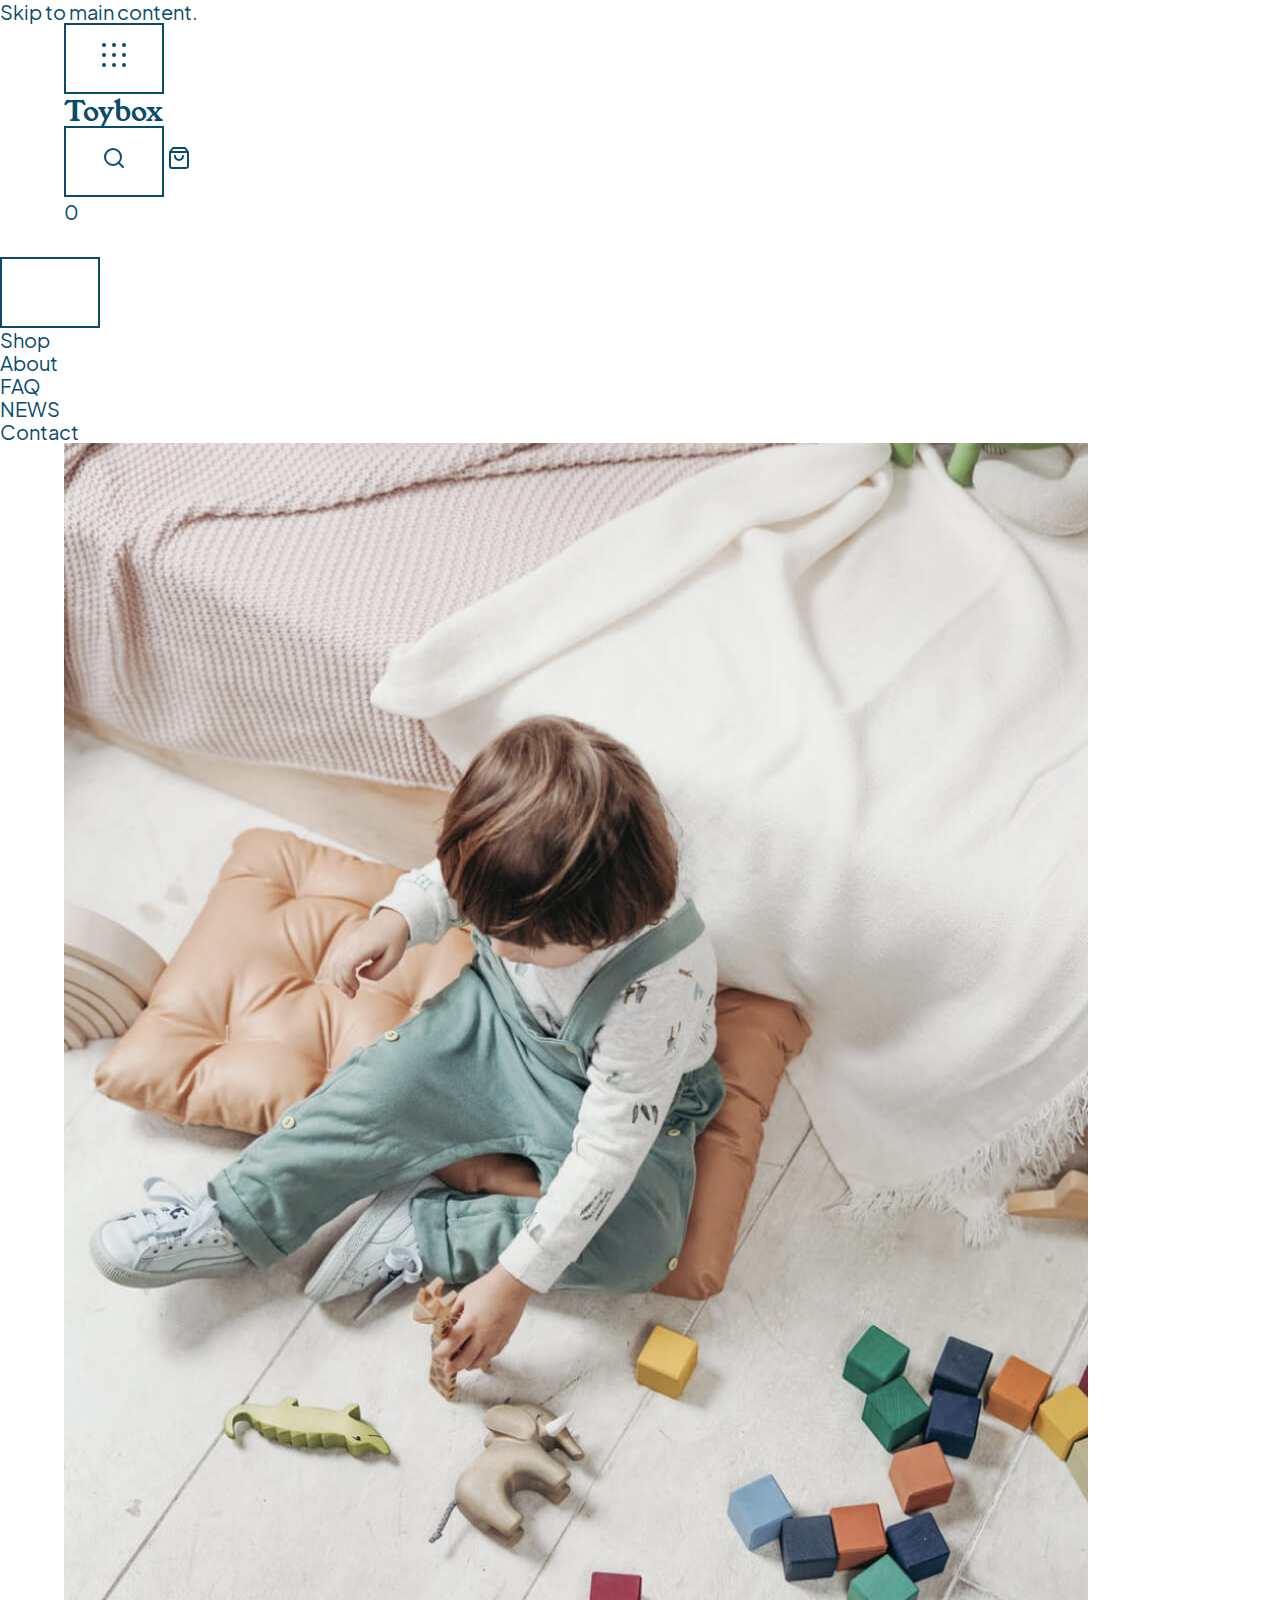
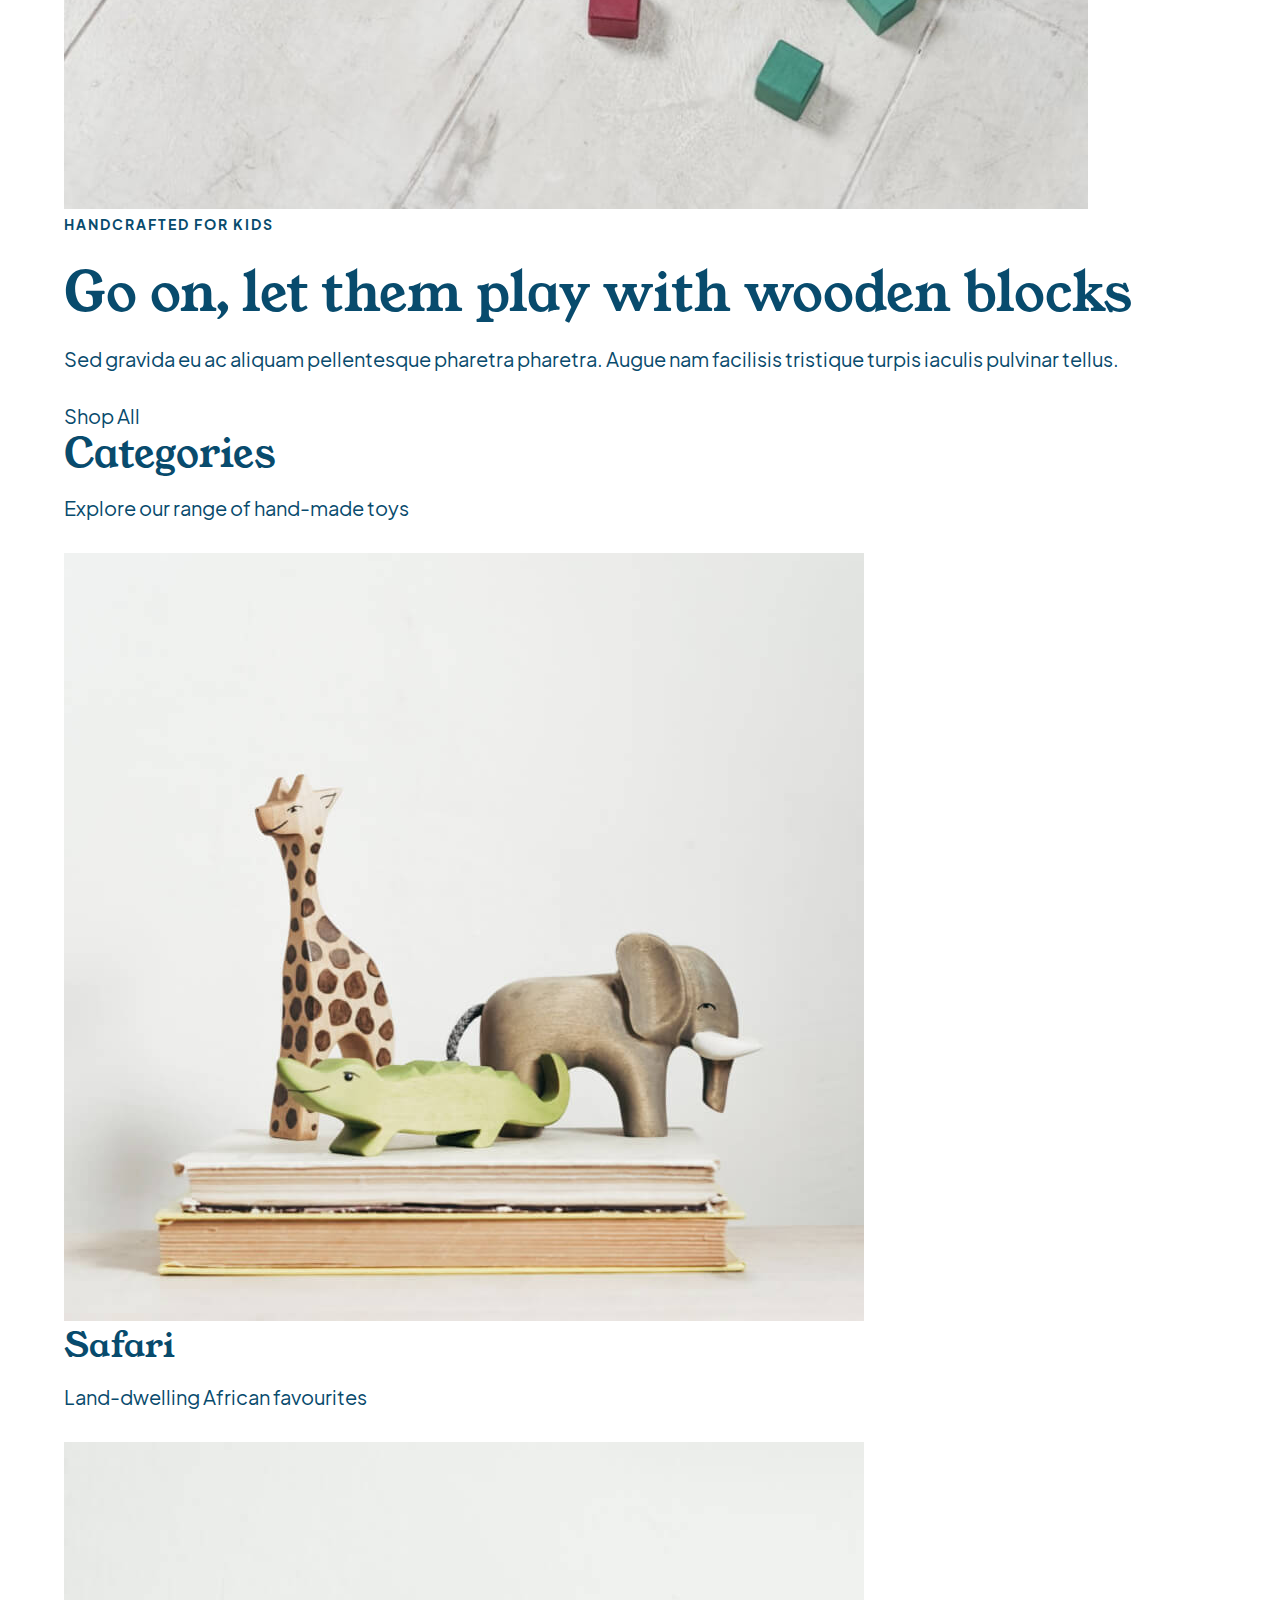
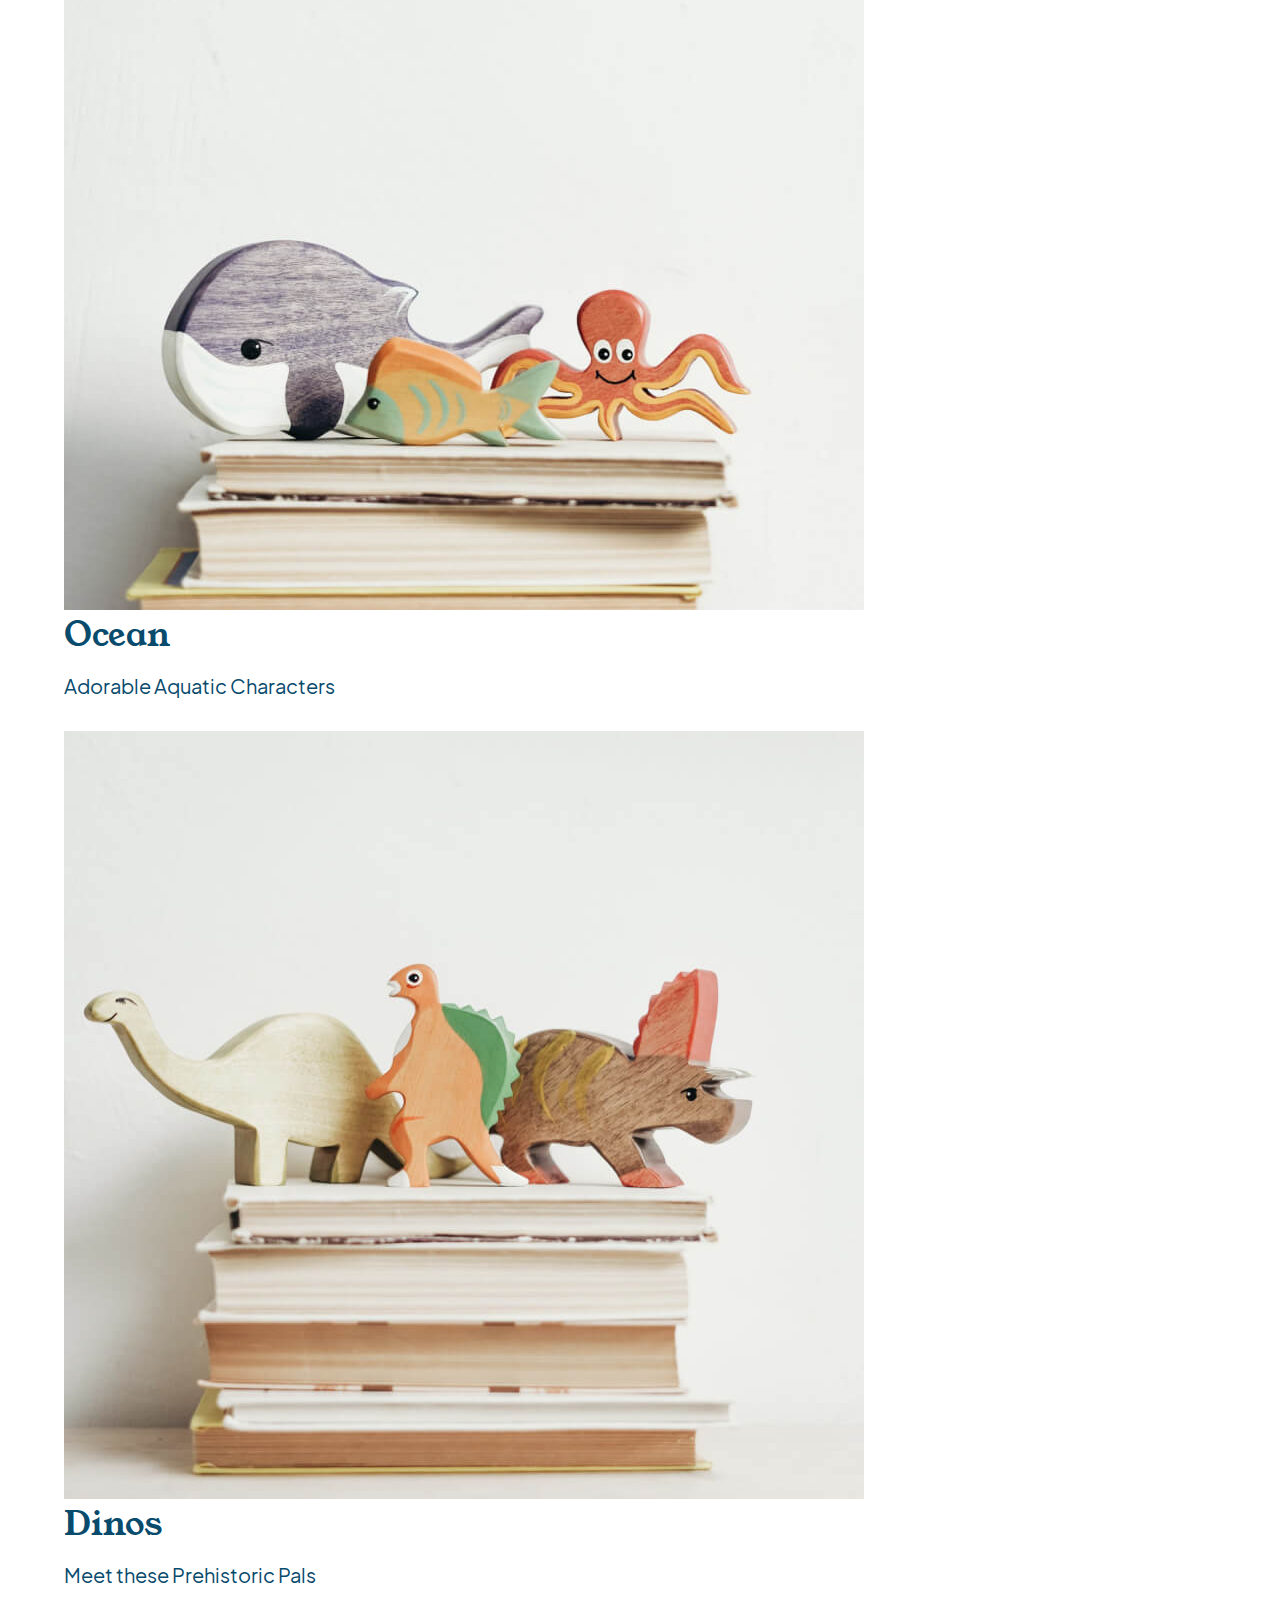
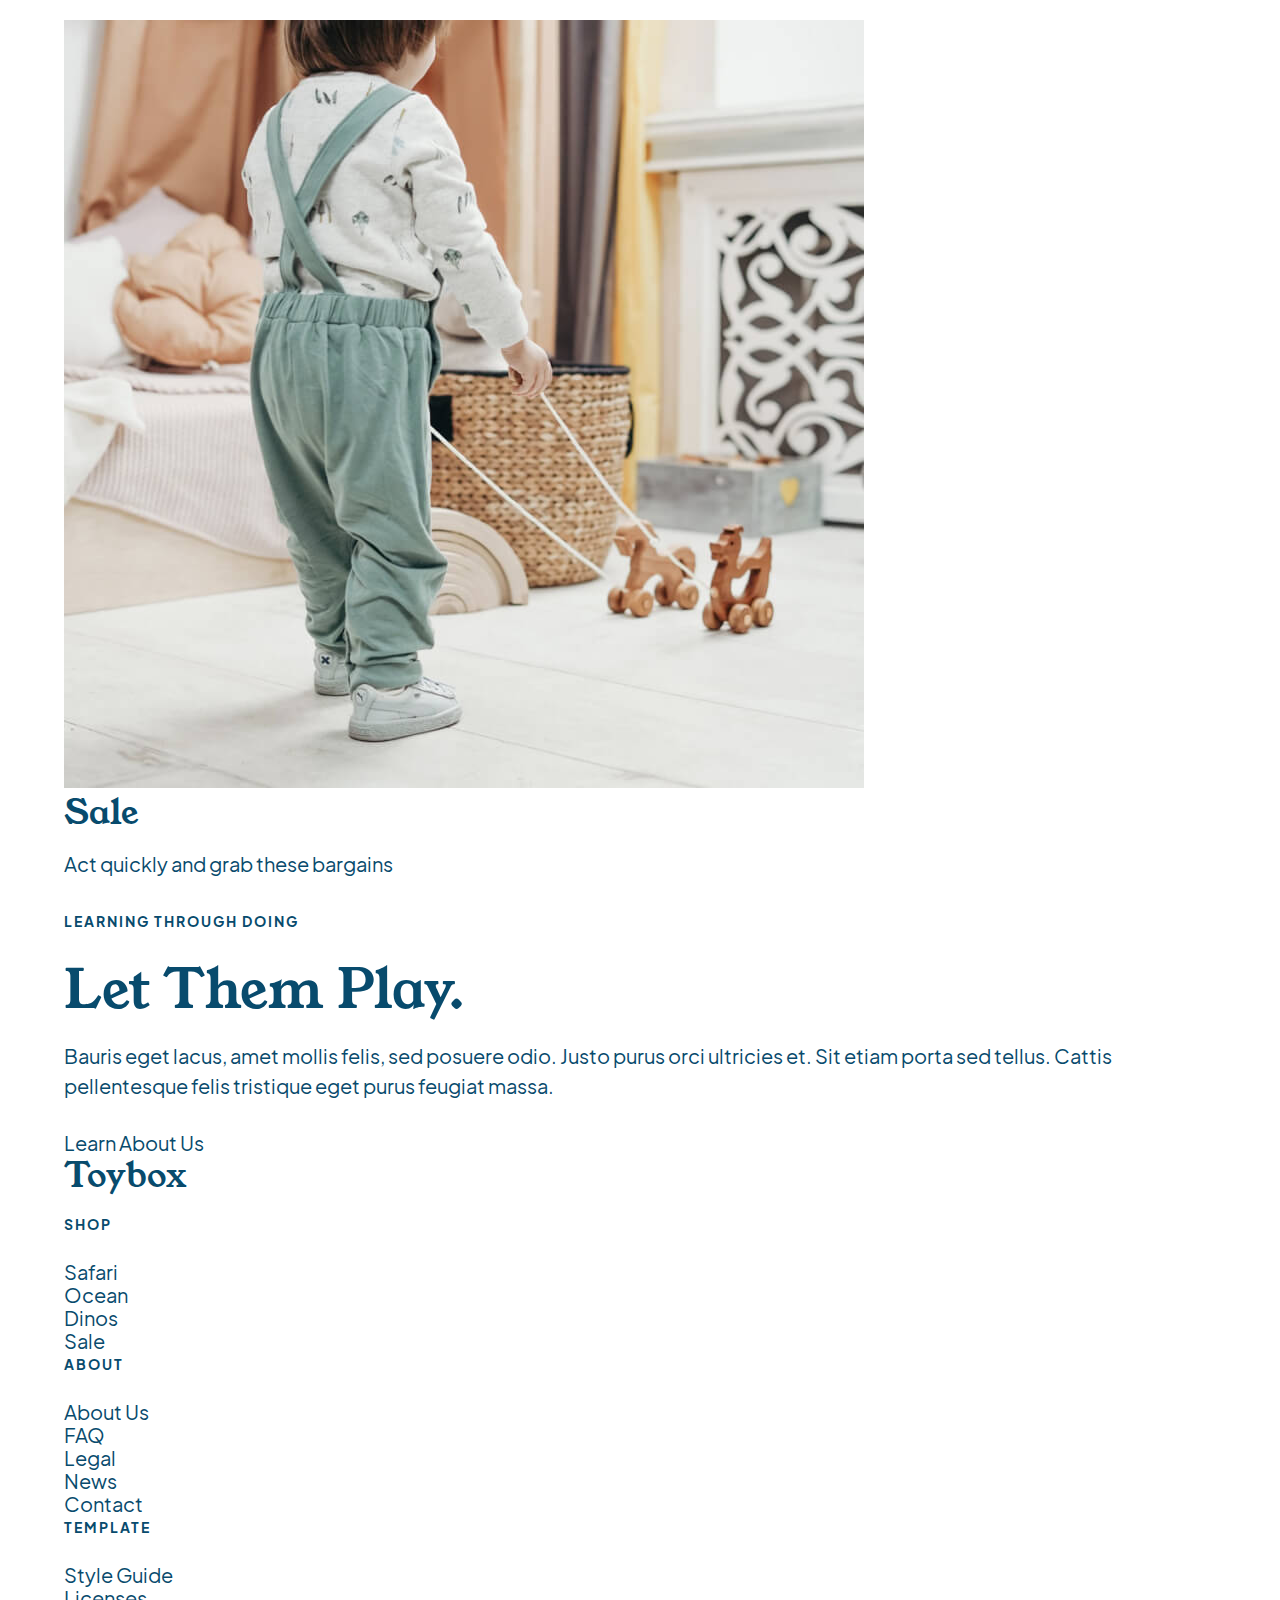
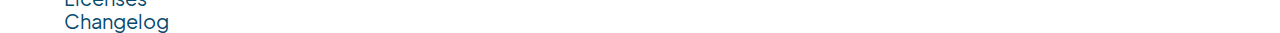
==== commit 987dbe99: "added baseStyles" ====
--- a/index.html
+++ b/index.html
@@ -80,7 +80,7 @@
 			<h3>Go on, let them play with wooden blocks</h3>
 			<p>Sed gravida eu ac aliquam pellentesque pharetra pharetra. Augue nam facilisis tristique turpis iaculis
 				pulvinar tellus.</p>
-			<a href="#">Shop All</a>
+			<a href="#" class="button">Shop All</a>
 		</div>
 	</header>
 
--- a/styles/styles.css
+++ b/styles/styles.css
@@ -226,6 +226,8 @@
   overflow: hidden;
 }
 
+/* site fonts */
+/* site colours */
 /* import Jakarta Sans font */
 @font-face {
   font-family: "Jakarta Sans";
@@ -242,4 +244,140 @@
 @font-face {
   font-family: "Young Serif";
   src: url("../fonts/youngserif/YoungSerif-Regular.otf");
+}
+html {
+  font-size: 125%;
+}
+
+body {
+  font-family: "Jakarta Sans";
+  color: #084b6d;
+  font-size: 1rem;
+}
+
+h1,
+h2,
+h3,
+h4,
+blockquote {
+  font-family: "Young Serif";
+  margin: 0;
+}
+
+h1 {
+  font-size: 1.4rem;
+}
+
+h2 {
+  font-size: 2rem;
+  line-height: 2.4rem;
+  margin-bottom: 18px;
+}
+
+h3 {
+  font-size: 2.7rem;
+  line-height: 3rem;
+  margin-bottom: 24px;
+}
+
+h4 {
+  font-size: 1.7rem;
+  line-height: 2rem;
+  margin-bottom: 18px;
+}
+
+h5 {
+  font-size: 0.7rem;
+  font-weight: bold;
+  line-height: 1.2rem;
+  letter-spacing: 0.1rem;
+  text-transform: uppercase;
+  margin: 0 0 24px 0;
+}
+
+p {
+  line-height: 1.5rem;
+  margin: 0 0 30px 0;
+}
+p.smallCopy {
+  font-size: 0.6rem;
+  line-height: 1.2rem;
+  font-weight: bold;
+  margin: 0;
+}
+
+ul,
+li,
+a,
+input {
+  padding: 0;
+  margin: 0;
+}
+
+ul {
+  list-style: none;
+}
+
+a {
+  text-decoration: none;
+  color: inherit;
+  cursor: pointer;
+  -webkit-transition: 0.3s;
+  transition: 0.3s;
+}
+
+/* site fonts */
+/* site colours */
+.wrapper {
+  width: 90%;
+  max-width: 1260px;
+  margin: 0 auto;
+}
+
+button {
+  color: #084b6d;
+  background-color: transparent;
+  padding: 18px 36px;
+  border: 2px solid #084b6d;
+  font-size: 0.8rem;
+  font-weight: bold;
+  line-height: 1.2rem;
+  text-align: center;
+  cursor: pointer;
+  -webkit-transition: 0.3s;
+  transition: 0.3s;
+}
+button:hover {
+  background-color: #084b6d;
+  color: #fff;
+}
+button:focus {
+  background-color: #084b6d;
+  color: #fff;
+}
+button.secondary {
+  background-color: transparent;
+  border-color: #fff;
+  color: #fff;
+  padding: 8px 12px;
+}
+button.secondary:hover {
+  background-color: #fff;
+  color: #084b6d;
+}
+button.secondary:focus {
+  background-color: #fff;
+  color: #084b6d;
+}
+button.solid {
+  color: #fff;
+  background-color: #084b6d;
+}
+button.solid:hover {
+  color: #084b6d;
+  background-color: solidWhite;
+}
+button.solid:focus {
+  color: #084b6d;
+  background-color: solidWhite;
 }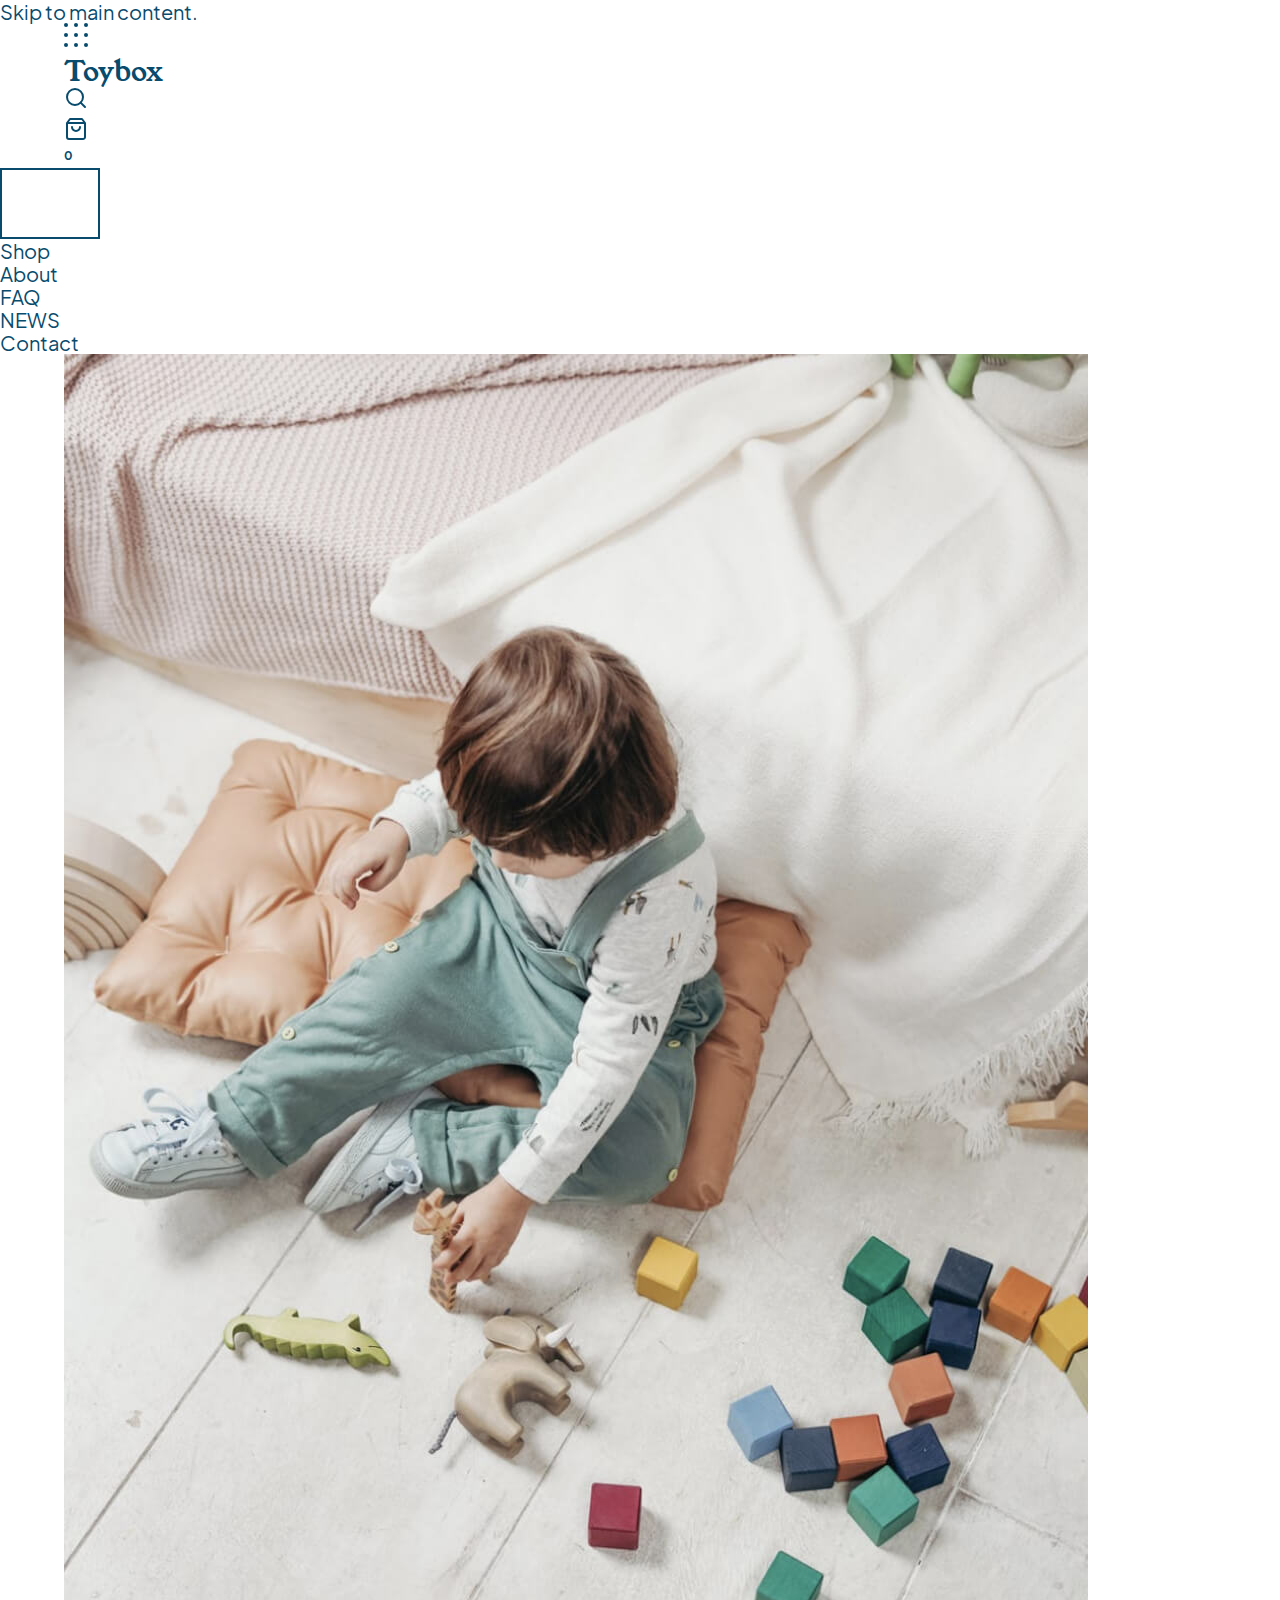
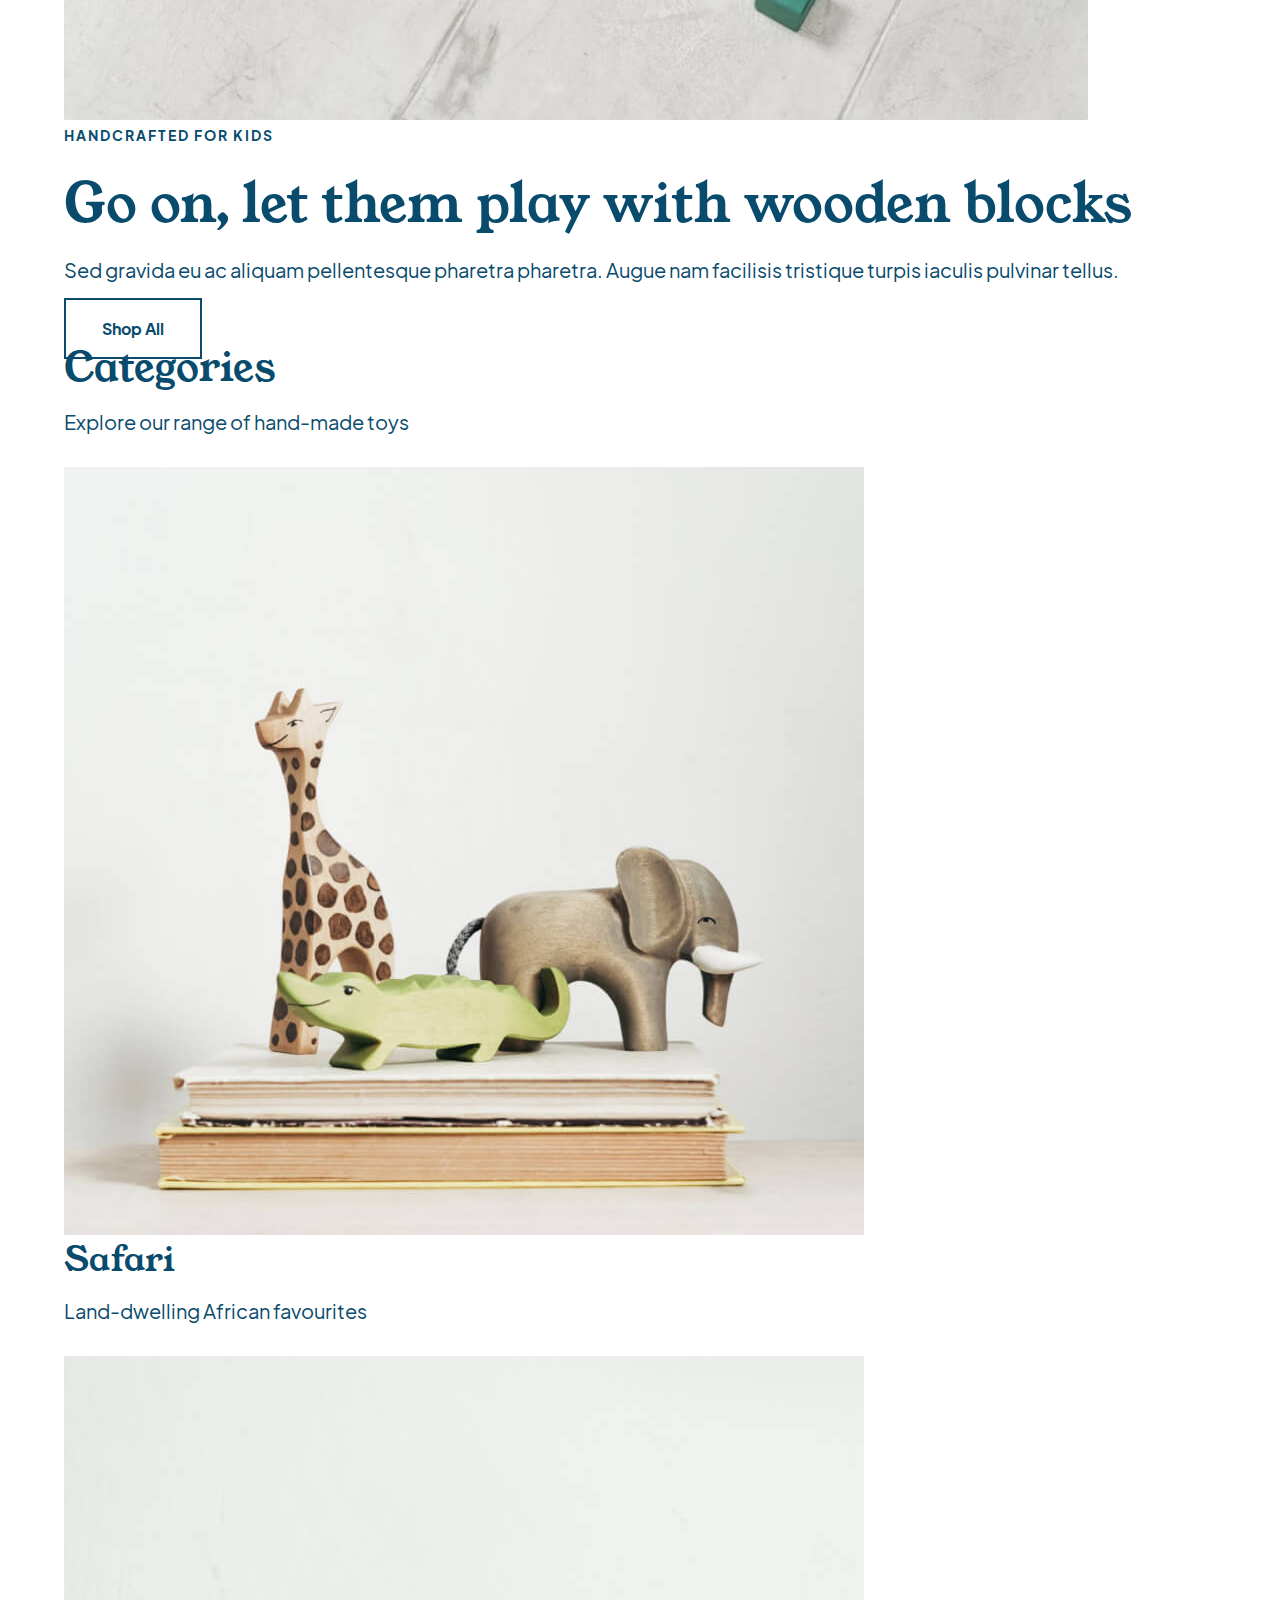
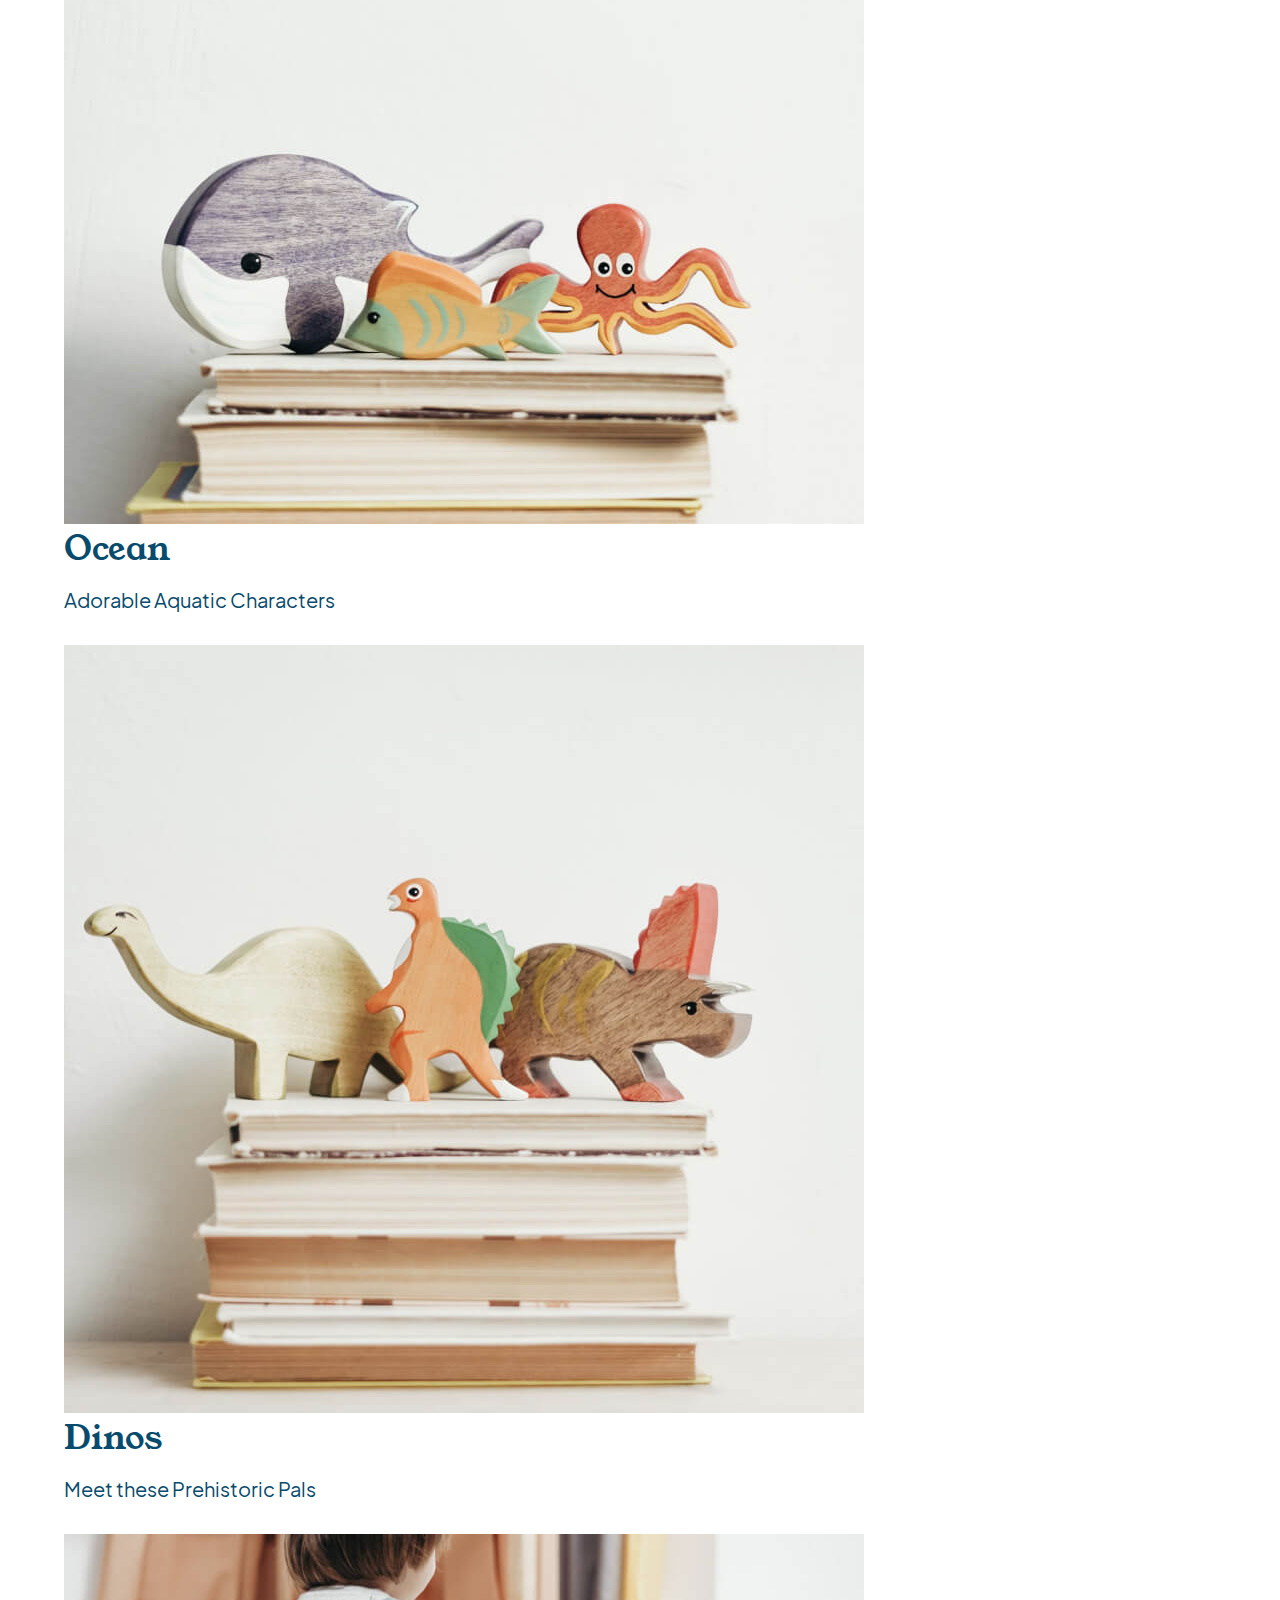
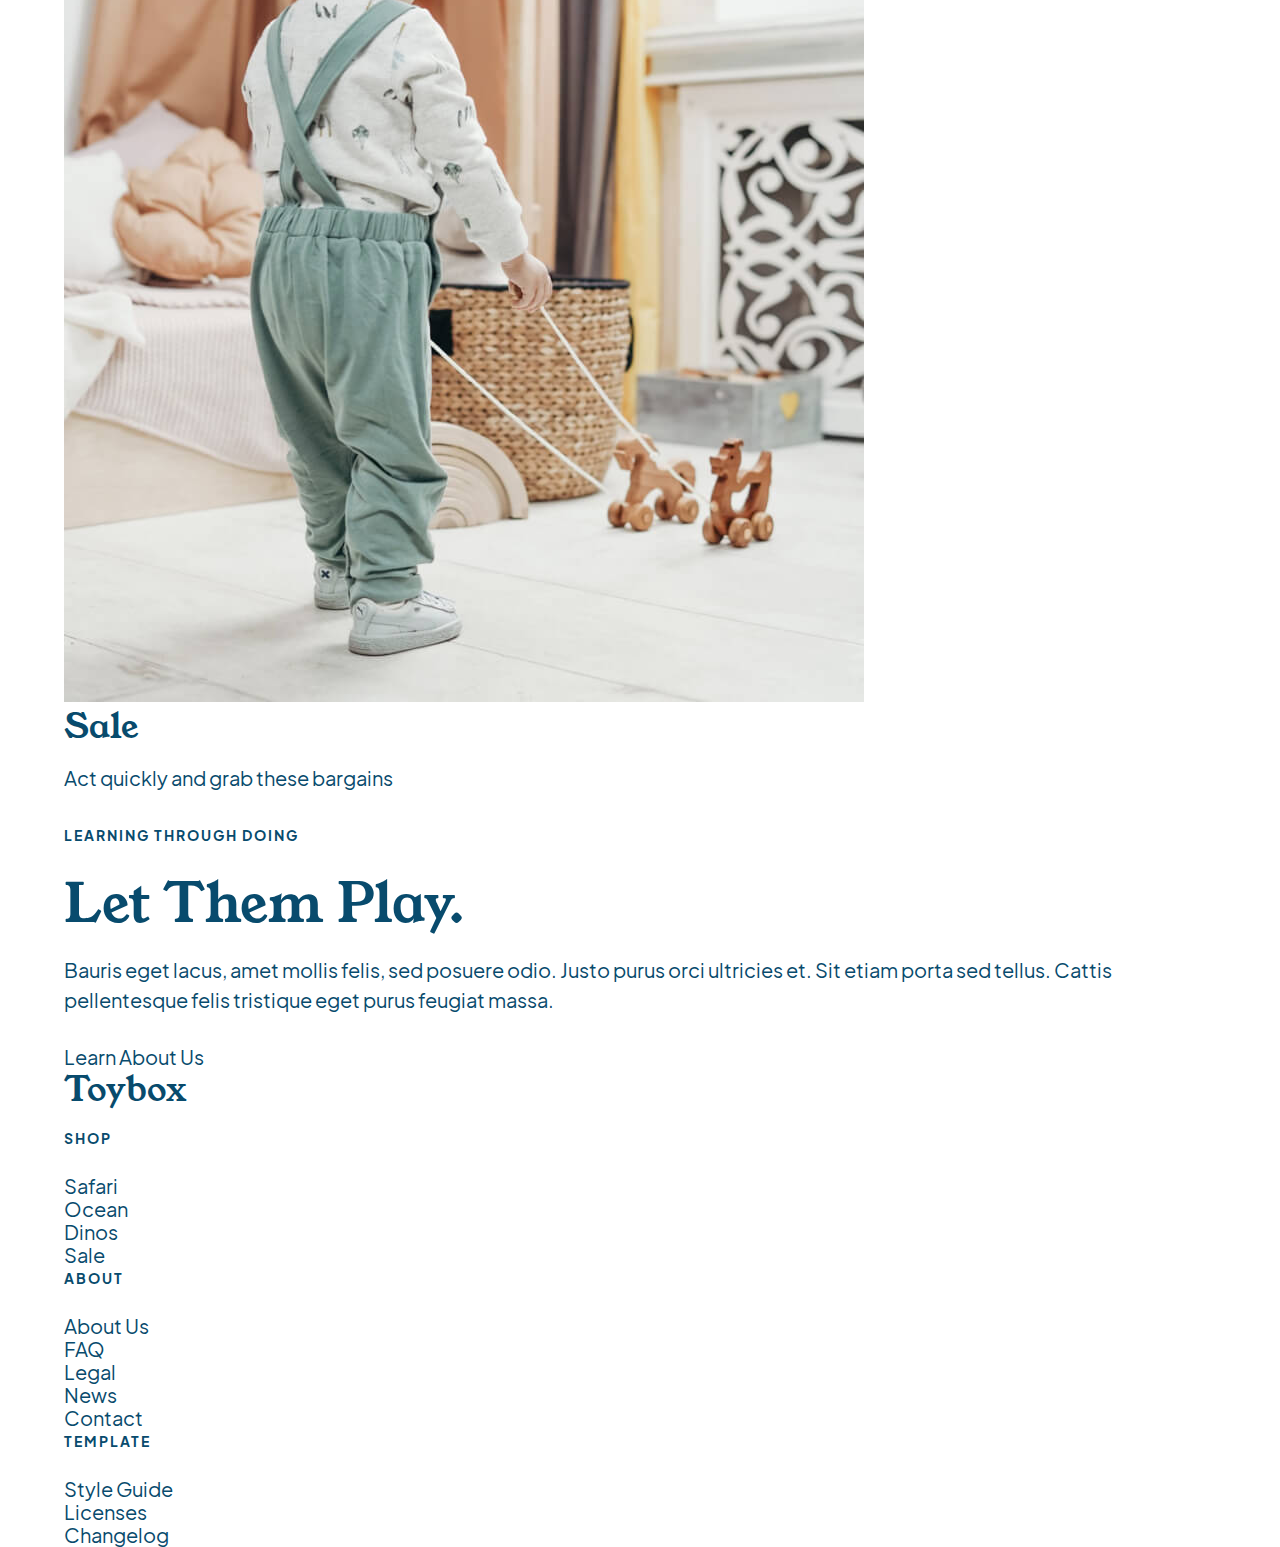
==== commit c62364ad: "added nav styles" ====
--- a/index.html
+++ b/index.html
@@ -42,7 +42,7 @@
 
 				<!-- Counter -->
 				<div class="counter">
-					<p>0</p>
+					<p class="smallCopy">0</p>
 				</div><!-- .counter END -->
 			</div><!-- .searchCart END -->
 		</div><!-- .wrapper END -->
--- a/styles/styles.css
+++ b/styles/styles.css
@@ -375,9 +375,57 @@
 }
 button.solid:hover {
   color: #084b6d;
-  background-color: solidWhite;
+  background-color: #fff;
 }
 button.solid:focus {
   color: #084b6d;
-  background-color: solidWhite;
+  background-color: #fff;
+}
+button.menuIcon {
+  border: none;
+  padding: 0;
+  display: inherit;
+}
+button.menuIcon:hover {
+  background-color: transparent;
+}
+button.menuIcon:focus {
+  background-color: transparent;
+}
+
+a.button {
+  color: #084b6d;
+  background-color: transparent;
+  padding: 18px 36px;
+  border: 2px solid #084b6d;
+  font-size: 0.8rem;
+  font-weight: bold;
+  line-height: 1.2rem;
+  text-align: center;
+  -webkit-transition: 0.3s;
+  transition: 0.3s;
+}
+a.button:hover {
+  background-color: #084b6d;
+  color: #fff;
+}
+a.button:focus {
+  background-color: #084b6d;
+  color: #fff;
+}
+
+_nav.scss .skipLink {
+  font-size: 1rem;
+  padding: 10px;
+  background-color: #fff;
+  color: #084b6d;
+  position: absolute;
+  top: 0;
+  z-index: 999;
+  text-align: center;
+  width: 100%;
+  left: -100%;
+}
+_nav.scss .skipLink:focus {
+  left: 0;
 }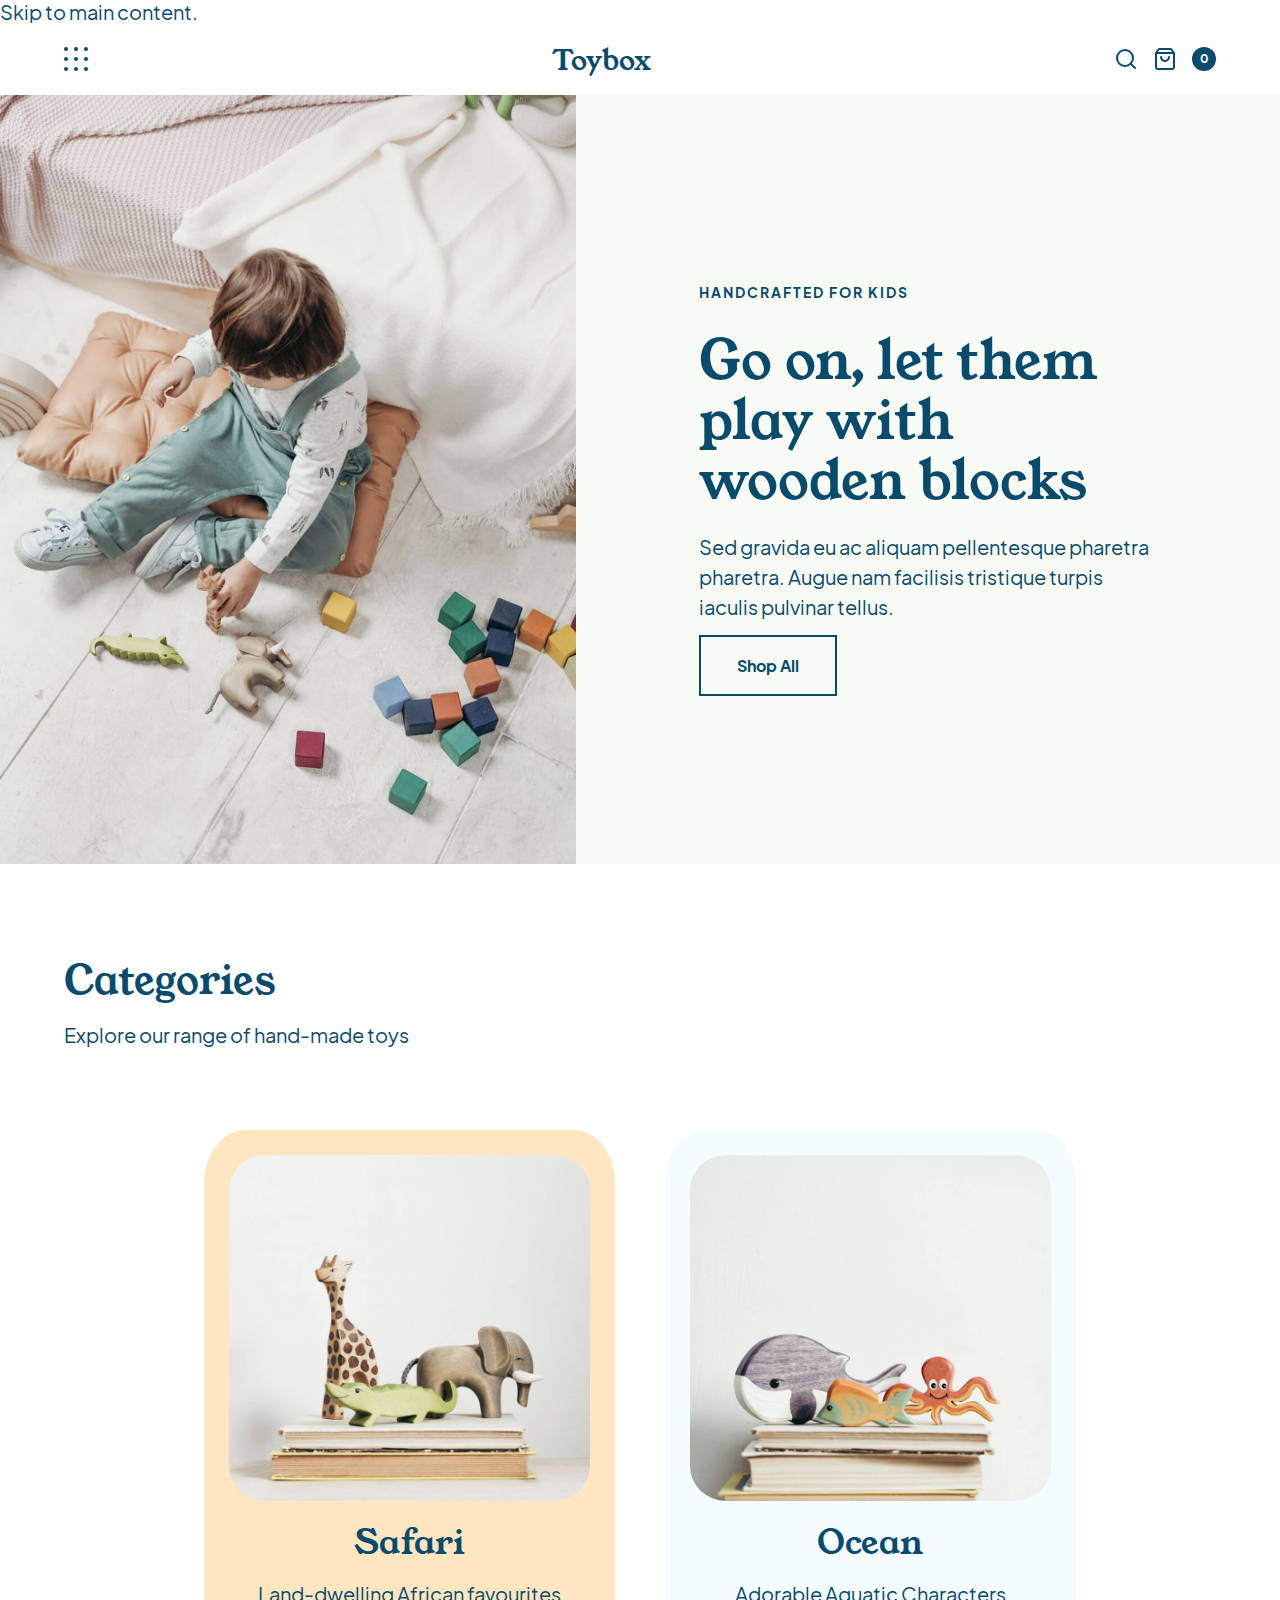
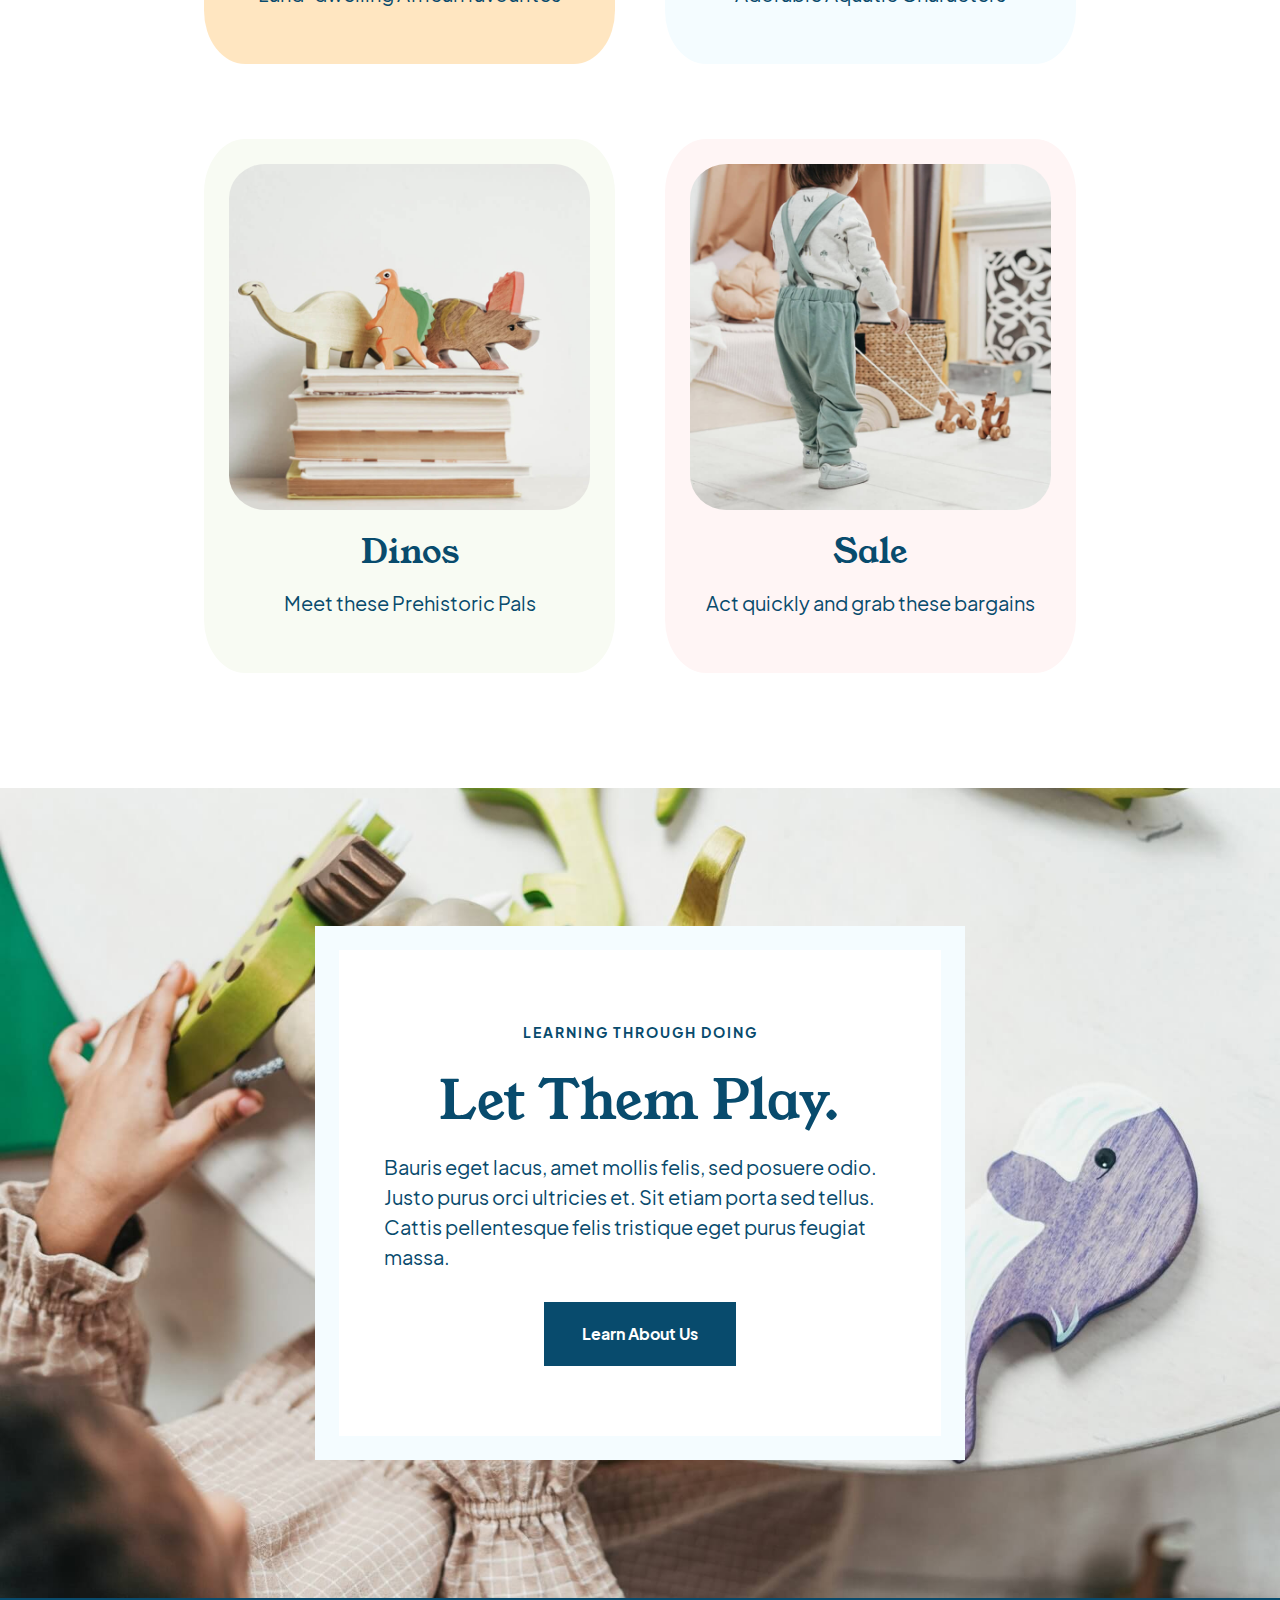
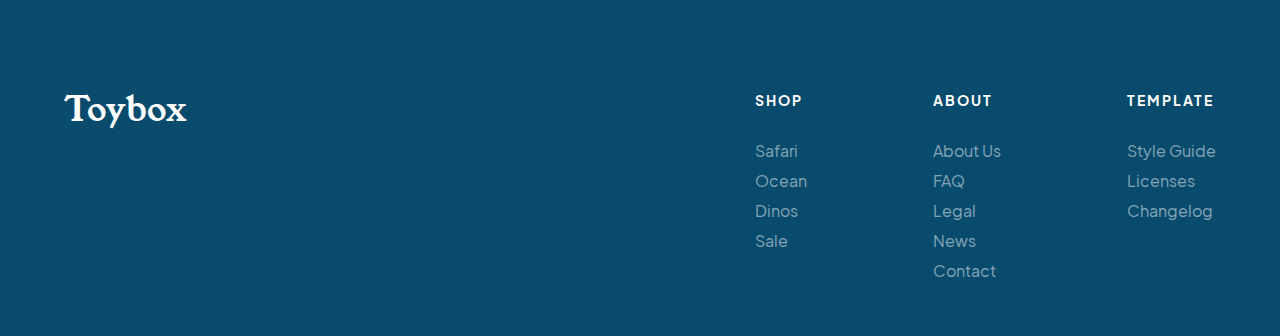
==== commit 00278ef1: "corrected some styles I forgot to add while watching the class" ====
--- a/index.html
+++ b/index.html
@@ -14,7 +14,7 @@
 	<a href="#mainContent" class="skipLink">Skip to main content.</a>
 
 	<!-- Our Nav! -->
-	<nav>
+	<nav class="navBar">
 		<!-- A wrapper to contain our content -->
 		<div class="wrapper">
 
@@ -44,6 +44,7 @@
 				<div class="counter">
 					<p class="smallCopy">0</p>
 				</div><!-- .counter END -->
+
 			</div><!-- .searchCart END -->
 		</div><!-- .wrapper END -->
 
@@ -61,7 +62,7 @@
 				<li><a href="#">Shop</a></li>
 				<li><a href="#">About</a></li>
 				<li><a href="#">FAQ</a></li>
-				<li><a href="#">NEWS</a></li>
+				<li><a href="#">News</a></li>
 				<li><a href="./contact.html">Contact</a></li>
 			</ul>
 
@@ -76,11 +77,13 @@
 			<img src="./assets/header-image.jpg" alt="A toddler playin with wooden blocks">
 		</div>
 		<div class="wrapper headerContent">
-			<h5>Handcrafted for kids</h5>
-			<h3>Go on, let them play with wooden blocks</h3>
-			<p>Sed gravida eu ac aliquam pellentesque pharetra pharetra. Augue nam facilisis tristique turpis iaculis
-				pulvinar tellus.</p>
-			<a href="#" class="button">Shop All</a>
+			<div class="contentContainer">
+				<h5>Handcrafted for kids</h5>
+				<h3>Go on, let them play with wooden blocks</h3>
+				<p>Sed gravida eu ac aliquam pellentesque pharetra pharetra. Augue nam facilisis tristique turpis
+					iaculis pulvinar tellus.</p>
+				<a href="#" class="button">Shop All</a>
+			</div>
 		</div>
 	</header>
 
--- a/styles/styles.css
+++ b/styles/styles.css
@@ -226,6 +226,11 @@
   overflow: hidden;
 }
 
+img {
+  max-width: 100%;
+  display: block;
+}
+
 /* site fonts */
 /* site colours */
 /* import Jakarta Sans font */
@@ -326,8 +331,6 @@
   transition: 0.3s;
 }
 
-/* site fonts */
-/* site colours */
 .wrapper {
   width: 90%;
   max-width: 1260px;
@@ -413,6 +416,24 @@
   background-color: #084b6d;
   color: #fff;
 }
+a.solid {
+  color: #fff;
+  background-color: #084b6d;
+  padding: 18px 36px;
+  border: 2px solid #084b6d;
+  font-size: 0.8rem;
+  font-weight: bold;
+  line-height: 1.2rem;
+  text-align: center;
+}
+a.solid:hover {
+  color: #084b6d;
+  background-color: #fff;
+}
+a.solid:focus {
+  color: #084b6d;
+  background-color: #fff;
+}
 
 _nav.scss .skipLink {
   font-size: 1rem;
@@ -428,4 +449,232 @@
 }
 _nav.scss .skipLink:focus {
   left: 0;
+}
+
+.navBar {
+  position: sticky;
+  top: 0;
+  z-index: 10;
+  border-bottom: 1px solid rgba 8, 75, 109, 0.08;
+  background-color: #fff;
+}
+.navBar .wrapper {
+  display: -webkit-box;
+  display: -ms-flexbox;
+  display: flex;
+  -webkit-box-pack: justify;
+      -ms-flex-pack: justify;
+          justify-content: space-between;
+  -webkit-box-align: center;
+      -ms-flex-align: center;
+          align-items: center;
+  padding: 20px 0;
+}
+
+.searchCart {
+  display: -webkit-box;
+  display: -ms-flexbox;
+  display: flex;
+  gap: 15px;
+}
+
+.counter p {
+  background-color: #084b6d;
+  color: #fff;
+  width: 24px;
+  height: 24px;
+  border-radius: 50%;
+  text-align: center;
+}
+
+.slideOutNav {
+  height: 100vh;
+  z-index: 20;
+  background-color: #084b6d;
+  color: #fff;
+  width: 100%;
+  max-width: 500px;
+  position: fixed;
+  top: 0;
+  left: -500px;
+  padding: 35px 50px;
+}
+.slideOutNav .buttonContainer {
+  display: -webkit-box;
+  display: -ms-flexbox;
+  display: flex;
+  -webkit-box-pack: end;
+      -ms-flex-pack: end;
+          justify-content: flex-end;
+}
+.slideOutNav .buttonContainer button {
+  padding: 10px 0 10px 20px;
+}
+
+.slideOutNav {
+  height: 100vh;
+  z-index: 20;
+  color: solid white;
+  width: 100%;
+  max-width: 500px;
+  position: fixed;
+  top: 0;
+  padding: 35px 50px;
+}
+.slideOutNav .buttonContainer {
+  display: -webkit-box;
+  display: -ms-flexbox;
+  display: flex;
+  -webkit-box-pack: end;
+      -ms-flex-pack: end;
+          justify-content: flex-end;
+}
+.slideOutNav .buttonContainer button {
+  padding: 10px 0 10px 20px;
+}
+
+.footer {
+  background-color: #084b6d;
+  color: #fff;
+  padding: 90px 0 50px;
+}
+.footer .footerFlex {
+  display: -webkit-box;
+  display: -ms-flexbox;
+  display: flex;
+  -webkit-box-pack: justify;
+      -ms-flex-pack: justify;
+          justify-content: space-between;
+}
+.footer .footerNav {
+  display: -webkit-box;
+  display: -ms-flexbox;
+  display: flex;
+  width: 40%;
+  -webkit-box-pack: justify;
+      -ms-flex-pack: justify;
+          justify-content: space-between;
+}
+.footer .footerNav a {
+  font-size: 0.8rem;
+  line-height: 1.5rem;
+  color: rgba(255, 255, 255, 0.5);
+}
+.footer .footerNav a:hover, .footer .footerNav a:focus {
+  color: white;
+}
+
+header {
+  background-color: #f8fbf3;
+  margin-bottom: 90px;
+  display: -webkit-box;
+  display: -ms-flexbox;
+  display: flex;
+  -webkit-box-align: center;
+      -ms-flex-align: center;
+          align-items: center;
+  -ms-flex-wrap: wrap;
+      flex-wrap: wrap;
+}
+header .headerImgContainer {
+  width: 45%;
+}
+header .headerContent {
+  width: 55%;
+  color: #084b6d;
+}
+header .headerContent .contentContainer {
+  width: 65%;
+  margin: 0 auto;
+}
+
+.categories {
+  margin-bottom: 90px;
+}
+
+.categoryGallery {
+  display: -webkit-box;
+  display: -ms-flexbox;
+  display: flex;
+  -webkit-box-pack: center;
+      -ms-flex-pack: center;
+          justify-content: center;
+  -ms-flex-wrap: wrap;
+      flex-wrap: wrap;
+  text-align: center;
+  width: 100%;
+}
+.categoryGallery .items {
+  width: 40%;
+}
+.categoryGallery .items a {
+  border-radius: 10%;
+  padding: 25px;
+  margin: 50px 25px 25px;
+  display: -webkit-box;
+  display: -ms-flexbox;
+  display: flex;
+  -webkit-box-orient: vertical;
+  -webkit-box-direction: normal;
+      -ms-flex-direction: column;
+          flex-direction: column;
+  -webkit-box-align: center;
+      -ms-flex-align: center;
+          align-items: center;
+  -webkit-transition: 0.2s ease;
+  transition: 0.2s ease;
+}
+.categoryGallery .items a img {
+  border-radius: 10%;
+  width: 100%;
+  margin-bottom: 20px;
+}
+.categoryGallery .items a:hover {
+  -webkit-transform: scale(0.95);
+          transform: scale(0.95);
+}
+.categoryGallery .items a:focus {
+  -webkit-transform: scale(0.95);
+          transform: scale(0.95);
+}
+.categoryGallery .item1 a {
+  background-color: rgba(255, 214, 152, 0.6);
+}
+.categoryGallery .item2 a {
+  background-color: #f4fcff;
+}
+.categoryGallery .item3 a {
+  background-color: #f8fbf3;
+}
+.categoryGallery .item4 a {
+  background-color: #fff5f5;
+}
+
+.play {
+  background-image: url("../assets/background-image.jpg");
+  background-position: center;
+  background-size: cover;
+  min-height: 90vh;
+  display: -webkit-box;
+  display: -ms-flexbox;
+  display: flex;
+  -webkit-box-align: center;
+      -ms-flex-align: center;
+          align-items: center;
+}
+.play .playContainer {
+  background-color: #fff;
+  border: 24px solid #f4fcff;
+  max-width: 650px;
+  padding: 70px 45px;
+  display: -webkit-box;
+  display: -ms-flexbox;
+  display: flex;
+  -webkit-box-orient: vertical;
+  -webkit-box-direction: normal;
+      -ms-flex-direction: column;
+          flex-direction: column;
+  -webkit-box-align: center;
+      -ms-flex-align: center;
+          align-items: center;
 }